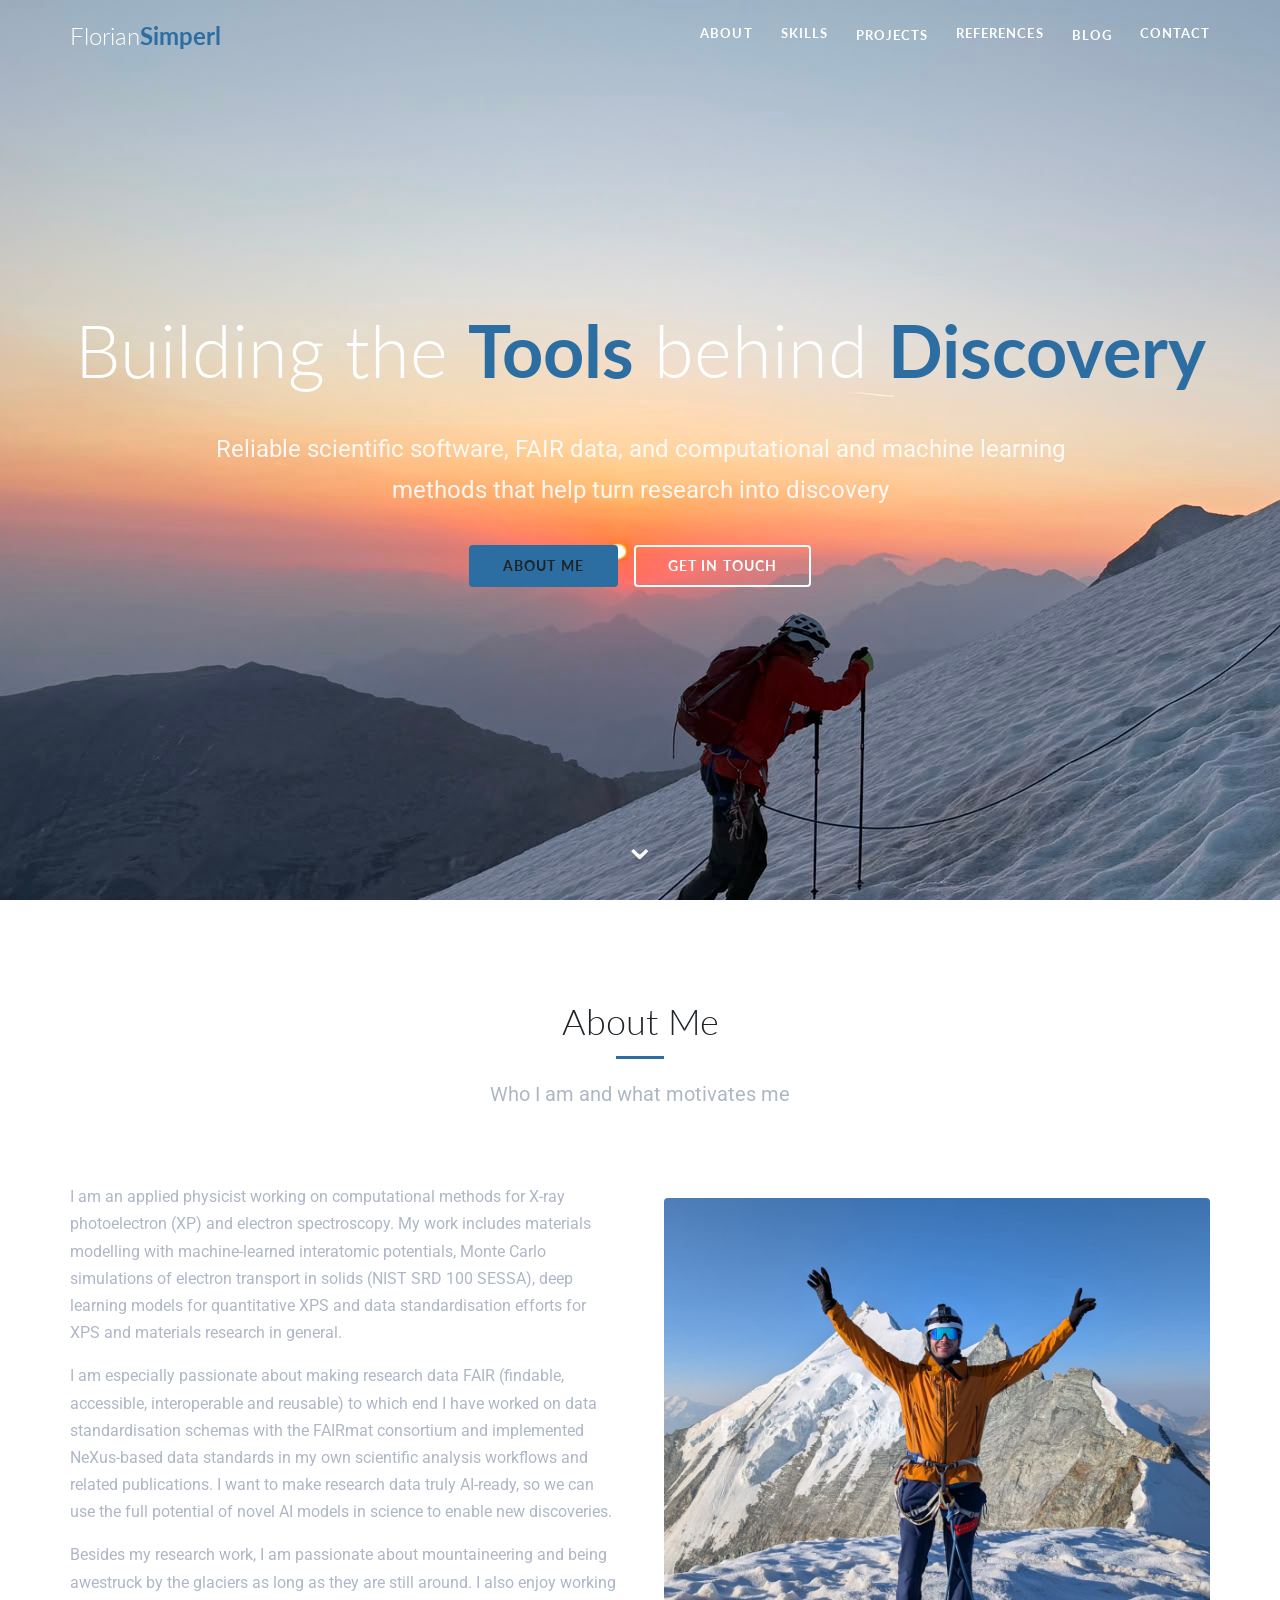
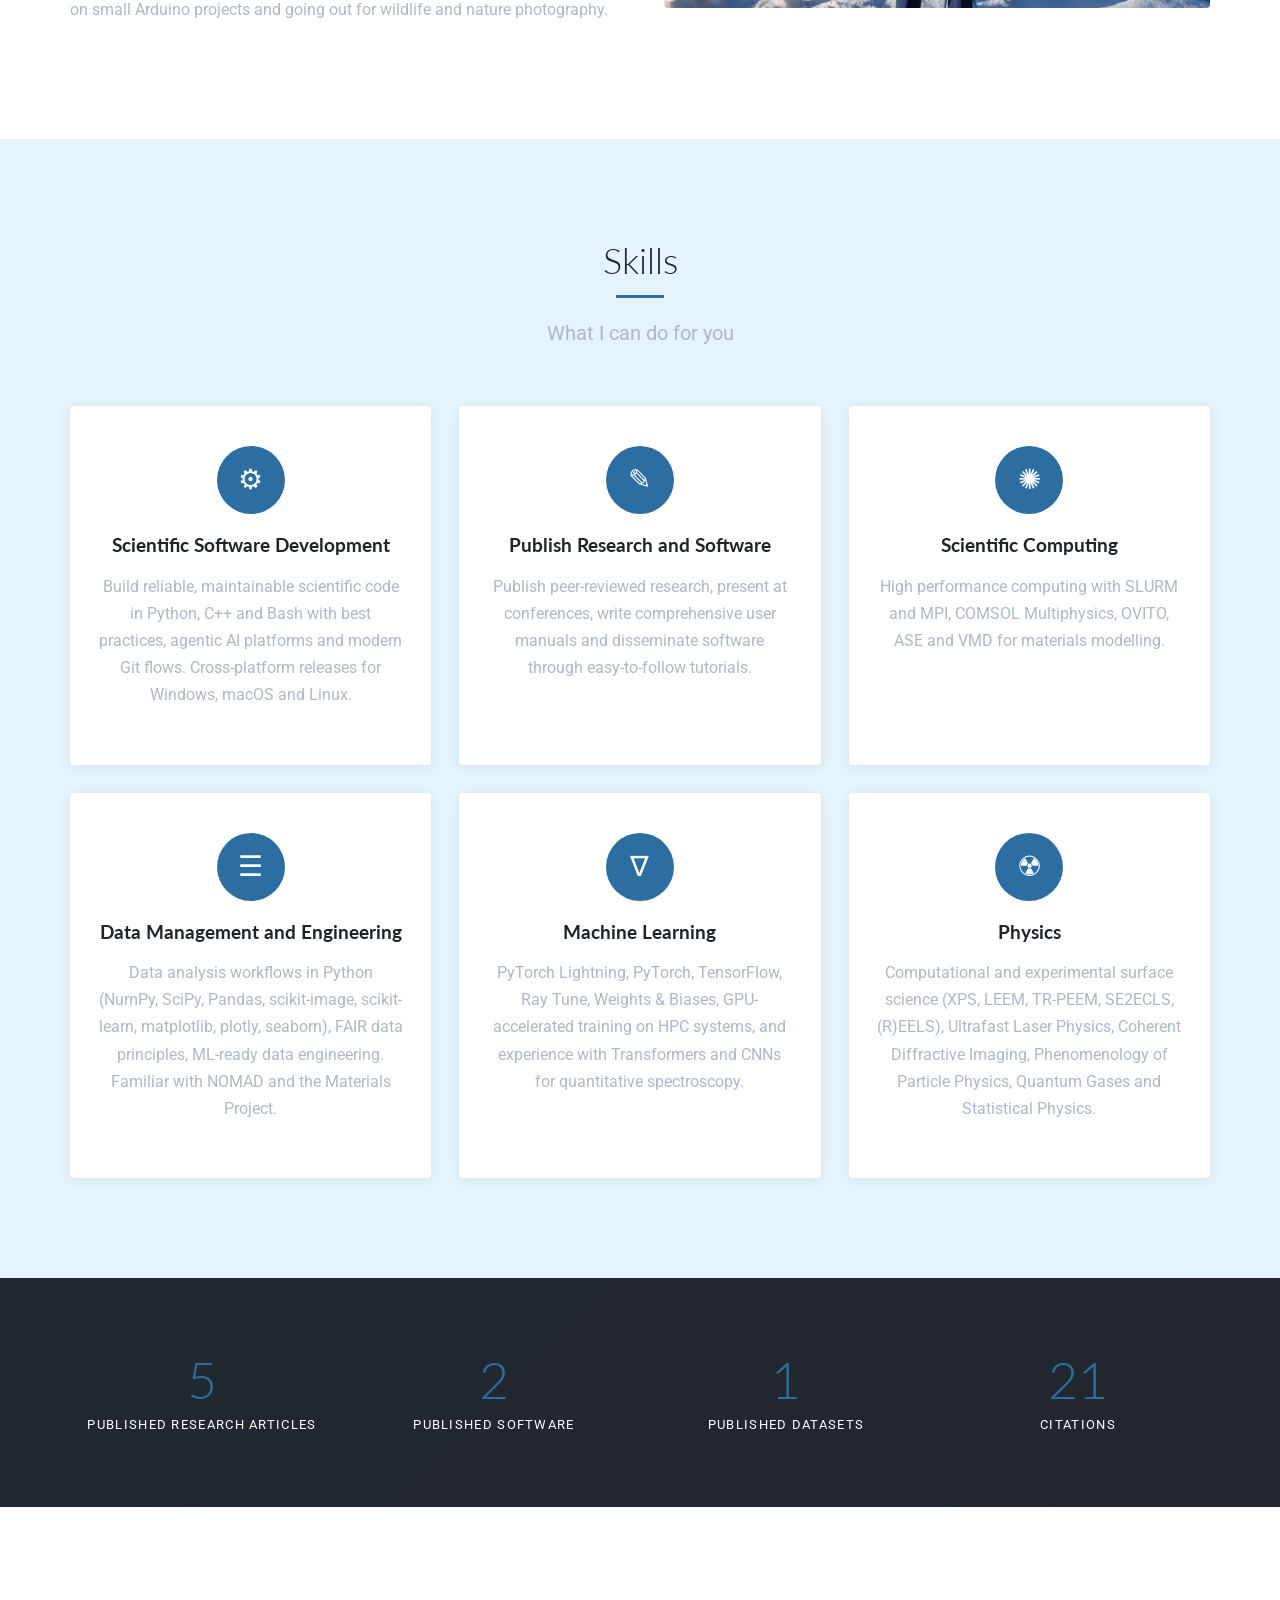
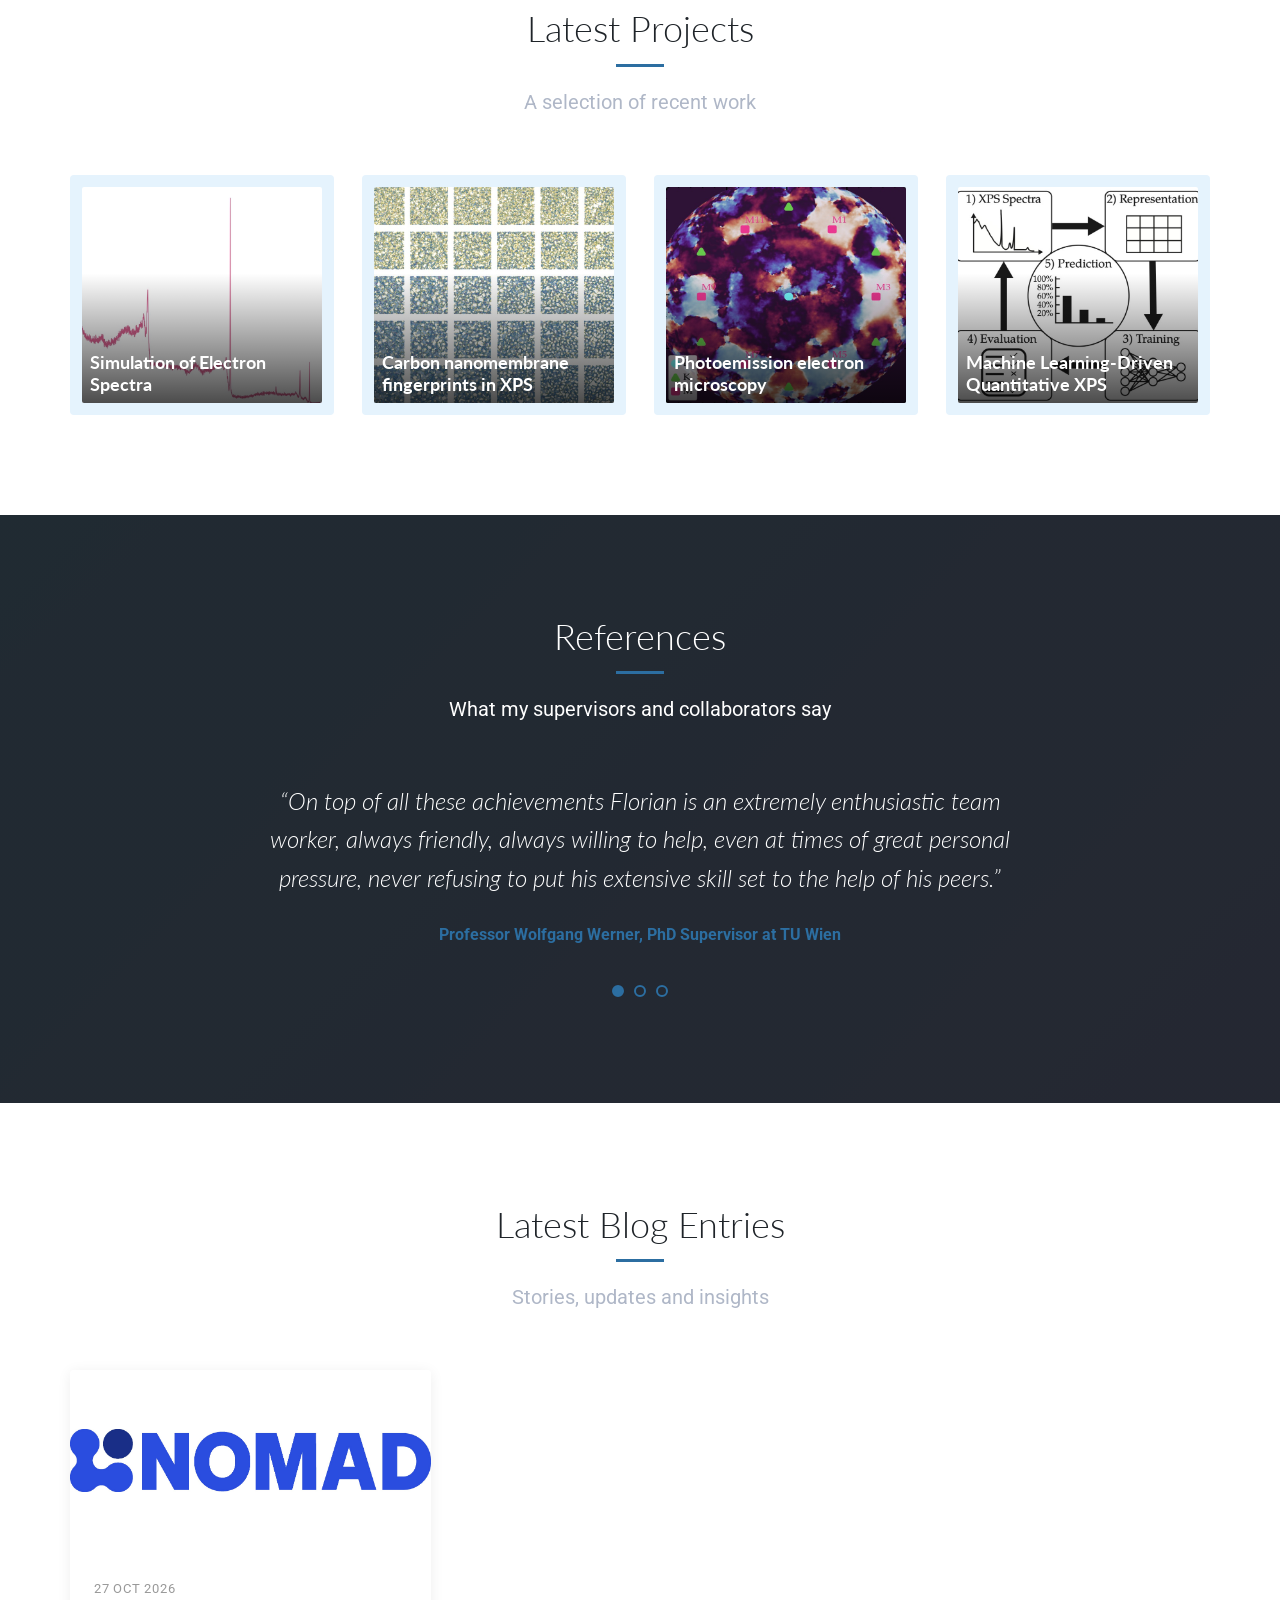
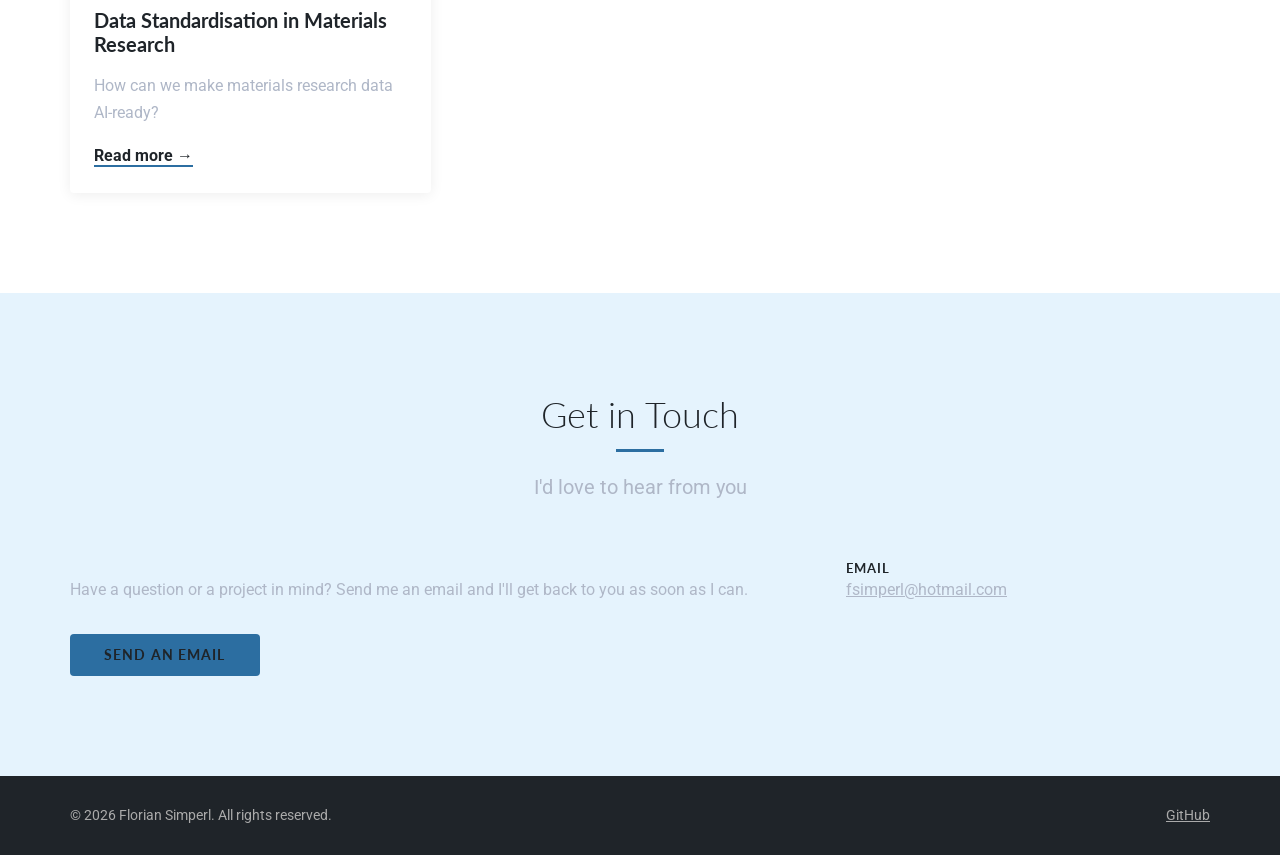
==== index.html @ da74b156 "create first entries to main page, add projects, add blogs, add personal information" ====
<!doctype html>
<html lang="en">
<head>
  <meta charset="utf-8">
  <meta name="viewport" content="width=device-width, initial-scale=1">
  <title>Florian Simperl</title>
  <meta name="description" content="Reliable scientific software, FAIR data, and computational and machine learning methods that help turn research into discovery">
  <link rel="preconnect" href="https://fonts.googleapis.com">
  <link rel="preconnect" href="https://fonts.gstatic.com" crossorigin>
  <link href="https://fonts.googleapis.com/css2?family=Lato:wght@300;400;700&family=Roboto:wght@400;500;700&display=swap" rel="stylesheet">
  <link rel="stylesheet" href="assets/css/style.css">
</head>
<body>

  <!-- Navigation -->
  <header class="nav" id="nav">
    <div class="container nav__inner">
      <a href="#top" class="nav__brand">Florian<span>Simperl</span></a>
      <button class="nav__toggle" aria-label="Toggle menu" aria-expanded="false">
        <span></span><span></span><span></span>
      </button>
      <nav class="nav__links" id="nav-links">
        <a href="#about">About</a>
        <a href="#skills">Skills</a>
        <a href="#projects">Projects</a>
        <a href="#references">References</a>
        <a href="#blog">Blog</a>
        <a href="#contact">Contact</a>
      </nav>
    </div>
  </header>

  <!-- Hero -->
  <section class="hero" id="top">
    <div class="container hero__content">
      <h1>Building the <em>Tools</em> behind <em>Discovery</em></h1>
      <p>Reliable scientific software, FAIR data, and computational and machine learning methods that help turn research into discovery</p>
      <a href="#about" class="btn btn--primary">About Me</a>
      <a href="#contact" class="btn btn--ghost">Get in touch</a>
    </div>
    <a href="#about" class="hero__scroll" aria-label="Scroll down">&#8964;</a>
  </section>

  <!-- About -->
  <section class="section" id="about">
    <div class="container">
      <div class="section__head">
        <h2>About Me</h2>
        <p>Who I am and what motivates me</p>
      </div>
      <div class="about">
        <div class="about__text">
          <p>I am an applied physicist working on computational methods for X-ray photoelectron (XP) and electron spectroscopy. My work includes materials modelling with machine-learned interatomic potentials, Monte Carlo simulations of electron transport in solids (NIST SRD 100 SESSA), deep learning models for quantitative XPS and data standardisation efforts for XPS and materials research in general. </p>
          <p>I am especially passionate about making research data FAIR (findable, accessible, interoperable and reusable) to which end I have worked on data standardisation schemas with the FAIRmat consortium and implemented NeXus-based data standards in my own scientific analysis workflows and related publications. I want to make research data truly AI-ready, so we can use the full potential of novel AI models in science to enable new discoveries.</p>
          <p>Besides my research work, I am passionate about mountaineering and being awestruck by the glaciers as long as they are still around. I also enjoy working on small Arduino projects and going out for wildlife and nature photography.</p>
          <!--<ul class="skills">
            <li><span>Design</span><div class="bar"><i data-value="90"></i></div></li>
            <li><span>Development</span><div class="bar"><i data-value="85"></i></div></li>
            <li><span>Marketing</span><div class="bar"><i data-value="70"></i></div></li>
          </ul>-->
        </div>
        <div class="about__image" role="img" aria-label="About image placeholder"></div>
      </div>
    </div>
  </section>

  <!-- Services -->
  <section class="section section--grey" id="skills">
    <div class="container">
      <div class="section__head">
        <h2>Skills</h2>
        <p>What I can do for you</p>
      </div>
      <div class="grid grid--3">
        <article class="card service"><div class="icon">&#9881;</div><h3>Scientific Software Development</h3><p>Build reliable, maintainable scientific code in Python, C++ and Bash with best practices, agentic AI platforms and modern Git flows. Cross-platform releases for Windows, macOS and Linux.</p></article>
        <article class="card service"><div class="icon">&#9998;</div><h3>Publish Research and Software</h3><p>Publish peer-reviewed research, present at conferences, write comprehensive user manuals and disseminate software through easy-to-follow tutorials.</p></article>
        <article class="card service"><div class="icon">&#10042;</div><h3>Scientific Computing</h3><p>High performance computing with SLURM and MPI, COMSOL Multiphysics, OVITO, ASE and VMD for materials modelling.</p></article>
        <article class="card service"><div class="icon">&#9776;</div><h3>Data Management and Engineering</h3><p>Data analysis workflows in Python (NumPy, SciPy, Pandas, scikit-image, scikit-learn, matplotlib, plotly, seaborn), FAIR data principles, ML-ready data engineering. Familiar with NOMAD and the Materials Project.</p></article>
        <article class="card service"><div class="icon">&#8711;</div><h3>Machine Learning</h3><p>PyTorch Lightning, PyTorch, TensorFlow, Ray Tune, Weights &amp; Biases, GPU-accelerated training on HPC systems, and experience with Transformers and CNNs for quantitative spectroscopy.</p></article>
        <article class="card service"><div class="icon">&#9762;</div><h3>Physics</h3><p>Computational and experimental surface science (XPS, LEEM, TR-PEEM, SE2ECLS, (R)EELS), Ultrafast Laser Physics, Coherent Diffractive Imaging, Phenomenology of Particle Physics, Quantum Gases and Statistical Physics.</p></article>
      </div>
    </div>
  </section>

  <!-- Counters -->
  <section class="counters">
    <div class="container grid grid--4">
      <div><strong data-count="6">0</strong><span>Published Research Articles</span></div>
      <div><strong data-count="3">0</strong><span>Published Software</span></div>
      <div><strong data-count="1">0</strong><span>Published Datasets</span></div>
      <div><strong data-count="25">0</strong><span>Citations</span></div>
    </div>
  </section>

  <!-- Projects -->
  <section class="section" id="projects">
    <div class="container">
      <div class="section__head">
        <h2>Latest Projects</h2>
        <p>A selection of recent work</p>
      </div>
      <div class="grid grid--4 projects">
        <a href="projects/electron-spectra-simulation.html" class="project" style="--h:200"><img src="assets/img/projects/example_spectrum.jpg" alt=""><span>Simulation of Electron Spectra</span></a>
        <a href="projects/cnm-xps.html" class="project" style="--h:260"><img src="assets/img/projects/cnm_structures.jpg" alt=""><span>Carbon nanomembrane fingerprints in XPS</span></a>
        <a href="projects/photoemission-electron-microscopy.html" class="project" style="--h:320"><img src="assets/img/projects/phase_map.jpg" alt=""><span>Photoemission electron microscopy</span></a>
        <a href="projects/ml-driven-xps.html" class="project" style="--h:160"><img src="assets/img/projects/ml_workflow.jpg" alt=""><span>Machine Learning-Driven Quantitative XPS</span></a>
        <!--<a href="#" class="project" style="--h:160"><span>Materials discovery pipeline </span></a>
        <a href="#" class="project" style="--h:30"><span>Project Five</span></a>
        <a href="#" class="project" style="--h:280"><span>Project Six</span></a>-->
      </div>
    </div>
  </section>

  <!-- Testimonials -->
  <section class="testimonials" id="references">
    <div class="container">
      <div class="section__head section__head--light">
        <h2>References</h2>
        <p>What my supervisors and collaborators say</p>
      </div>
      <div class="slider" id="slider">
        <blockquote class="slide is-active">
          <p>“On top of all these achievements Florian is an extremely enthusiastic team worker, always friendly, always willing to help, even at times of great personal pressure, never refusing to put his extensive skill set to the help of his peers.”</p>
          <cite>Professor Wolfgang Werner, PhD Supervisor at TU Wien</cite>
        </blockquote>
        <blockquote class="slide">
          <p>“Florian showed an impressive curiosity and motivation to learn more about the tasks he was assigned to. He then used this knowledge to suggest and implement his own ideas to improve current workflows and processes from which the company will highly benefit in the future.”</p>
          <cite>Dr. Jérôme Zemp, Senior R&D Engineer at MaxWell Biosystems AG</cite>
        </blockquote>
        <blockquote class="slide">
          <p>“I would also like to emphasise Florian's excellent interpersonal and organisational skills. He is an open, respectful, and highly constructive colleague, who listens carefully, asks thoughtful questions, and contributes positively to the work of the entire group.”</p>
          <cite>Dr. Alessandra Bellissimo, Collaborator at TU Wien and HUN-REN Wigner Research Centre for Physics</cite>
        </blockquote>
        <div class="slider__dots" id="dots"></div>
      </div>
    </div>
  </section>

  <!-- Blog -->
  <section class="section" id="blog">
    <div class="container">
      <div class="section__head">
        <h2>Latest Blog Entries</h2>
        <p>Stories, updates and insights</p>
      </div>
      <div class="grid grid--3 posts" data-latest="3">
        <article class="card post"><div class="post__img"></div><div class="post__body"><img src="assets/img/blog/nomad_logo.jpg" alt=""><time>27 Oct 2026</time><h3>Data Standardisation in Materials Research</h3><p>.</p><a href="blog/data-standardisation-in-materials-research.html">Read more &rarr;</a></div></article>
        <!--<article class="card post"><div class="post__img"></div><div class="post__body"><time>10 Oct 2026</time><h3>Materials Discovery Startups: What are they doing?</h3><p>A brief summary on how they work and what they do.</p><a href="#">Read more &rarr;</a></div></article>
        <article class="card post"><div class="post__img"></div><div class="post__body"><time>01 Oct 2026</time><h3>Five Design Tips</h3><p>Small changes that make a big difference to your website.</p><a href="#">Read more &rarr;</a></div></article>-->
      </div>
    </div>
  </section>

  <!-- Contact -->
  <section class="section section--grey" id="contact">
    <div class="container">
      <div class="section__head">
        <h2>Get in Touch</h2>
        <p>I'd love to hear from you</p>
      </div>
      <div class="contact">
        <div class="form">
          <p>Have a question or a project in mind? Send me an email and I'll get back to you as soon as I can.</p>
          <a href="mailto:fsimperl@hotmail.com" class="btn btn--primary">Send an email</a>
        </div>
        <ul class="contact__info">
          <li><strong>Email</strong><a href="mailto:fsimperl@hotmail.com">fsimperl@hotmail.com</a></li>
        </ul>
      </div>
    </div>
  </section>

  <footer class="footer">
    <div class="container footer__inner">
      <span>&copy; <span id="year"></span> Florian Simperl. All rights reserved.</span>
      <span class="social"><a href="https://github.com/floriansimperl">GitHub</a></span>
    </div>
  </footer>

  <script src="assets/js/projects.js"></script>
  <script src="assets/js/blog.js"></script>
  <script src="assets/js/main.js"></script>
</body>
</html>
---- assets/css/style.css ----
:root {
  --accent: #2c6ea1;
  --dark: #1f2429;
  --text: #afb7c7;
  --grey: #e5f3fd;
  --white: #fff;
  --radius: 4px;
}

*, *::before, *::after { box-sizing: border-box; }
html { scroll-behavior: smooth; scroll-padding-top: 70px; }
body {
  margin: 0;
  font: 400 16px/1.7 "Roboto", sans-serif;
  color: var(--text);
  background: var(--white);
}
h1, h2, h3 { font-family: "Lato", sans-serif; color: var(--dark); line-height: 1.2; margin: 0 0 .5em; }
a { color: inherit; }
img { max-width: 100%; }
.container { width: min(1140px, 100% - 32px); margin-inline: auto; }

/* Buttons */
.btn {
  display: inline-block; padding: 12px 32px; margin: 6px;
  font: 700 14px/1 "Lato", sans-serif; letter-spacing: .08em; text-transform: uppercase;
  text-decoration: none; border: 2px solid transparent; border-radius: var(--radius);
  cursor: pointer; transition: .2s;
}
.btn--primary { background: var(--accent); color: var(--dark); }
.btn--primary:hover { background: var(--dark); color: var(--accent); }
.btn--ghost { border-color: var(--white); color: var(--white); }
.btn--ghost:hover { background: var(--white); color: var(--dark); }

/* Navigation */
.nav { position: fixed; inset: 0 0 auto 0; z-index: 100; transition: .3s; }
.nav.is-solid { background: var(--dark); box-shadow: 0 2px 12px rgba(0,0,0,.25); }
.nav__inner { display: flex; align-items: center; justify-content: space-between; height: 70px; }
.nav__brand { font: 300 24px "Lato", sans-serif; color: var(--white); text-decoration: none; }
.nav__brand span { font-weight: 700; color: var(--accent); }
.nav__links { display: flex; gap: 28px; }
.nav__links a {
  color: var(--white); text-decoration: none; font: 700 13px "Lato", sans-serif;
  letter-spacing: .08em; text-transform: uppercase; padding: 4px 0; border-bottom: 2px solid transparent;
}
.nav__links a:hover, .nav__links a.is-active { border-color: var(--accent); }
.nav__dropdown { position: relative; padding: 24px 0; margin: -24px 0; }
.nav__menu {
  position: absolute; top: 100%; left: -16px; min-width: 300px; margin: 0; padding: 8px 0; list-style: none;
  background: var(--dark); border-radius: var(--radius); box-shadow: 0 8px 24px rgba(0,0,0,.3);
  opacity: 0; visibility: hidden; translate: 0 6px; transition: .2s;
}
.nav__dropdown:hover .nav__menu, .nav__dropdown:focus-within .nav__menu { opacity: 1; visibility: visible; translate: 0 0; }
.nav__links .nav__menu a { display: block; padding: 10px 16px; border: 0; font-weight: 400; font-size: 14px; letter-spacing: 0; text-transform: none; }
.nav__links .nav__menu a:hover { color: var(--accent); }
.nav__toggle { display: none; background: none; border: 0; padding: 8px; cursor: pointer; }
.nav__toggle span { display: block; width: 24px; height: 2px; margin: 5px 0; background: var(--white); }

/* Hero */
.hero {
  position: relative; display: grid; place-items: center; min-height: 100vh; text-align: center; color: var(--white);
  background-image: url(../img/cover_image.jpeg);
  /* Swap for a photo: url("../img/hero.jpg") center/cover */
}
.hero h1 { color: var(--white); font-size: clamp(36px, 7vw, 72px); font-weight: 300; }
.hero h1 em { font-style: normal; font-weight: 700; color: var(--accent); }
.hero p { font-size: 24px; max-width: 860px; margin: 0 auto 28px; opacity: .9; }
.hero__scroll { position: absolute; bottom: 20px; left: 50%; translate: -50% 0; font-size: 40px; color: var(--white); text-decoration: none; animation: bounce 2s infinite; }
@keyframes bounce { 50% { translate: -50% 10px; } }

/* Sections */
.section { padding: 100px 0; }
.section--grey { background: var(--grey); }
.section__head { text-align: center; margin-bottom: 56px; }
.section__head h2 { font-size: 36px; font-weight: 300; position: relative; padding-bottom: 16px; }
.section__head h2::after { content: ""; position: absolute; left: 50%; bottom: 0; width: 48px; height: 3px; translate: -50% 0; background: var(--accent); }
.section__head p { margin: 0; font-size: 20px; }
.section__head--light h2, .section__head--light p { color: var(--white); }

.grid { display: grid; gap: 28px; }
.grid--3 { grid-template-columns: repeat(3, 1fr); }
.grid--4 { grid-template-columns: repeat(4, 1fr); }

.card { background: var(--white); border-radius: var(--radius); box-shadow: 0 2px 14px rgba(0,0,0,.07); transition: .25s; }
.card:hover { translate: 0 -4px; box-shadow: 0 8px 24px rgba(0,0,0,.12); }

/* About */
.about { display: grid; grid-template-columns: 1fr 1fr; gap: 48px; align-items: center; }
.about__image { aspect-ratio: 4/3; background: url(../img/profile_picture.jpeg) center / cover no-repeat; border-radius: var(--radius); }
/*.skills { list-style: none; padding: 0; margin: 28px 0 0; }
.skills li { margin-bottom: 14px; font: 700 13px "Lato", sans-serif; text-transform: uppercase; letter-spacing: .06em; color: var(--dark); }
.bar { height: 6px; margin-top: 6px; background: #e4e6e8; border-radius: 3px; overflow: hidden; }
.bar i { display: block; height: 100%; width: 0; background: var(--accent); transition: width 1.2s ease; }*/

/* Services */
.service { padding: 40px 28px; text-align: center; }
.service .icon { display: grid; place-items: center; width: 68px; height: 68px; margin: 0 auto 20px; font-size: 28px; color: var(--white); background: var(--accent); border-radius: 50%; }

/* Counters */
.counters { padding: 70px 0; text-align: center; color: var(--white); background: linear-gradient(rgba(31,36,41,.92), rgba(31,36,41,.92)), linear-gradient(135deg, #2b5876, #4e4376); }
.counters strong { display: block; font: 300 52px "Lato", sans-serif; color: var(--accent); }
.counters span { text-transform: uppercase; letter-spacing: .1em; font-size: 13px; }

/* Projects */
.project {
  display: grid; place-items: end start; min-height: 240px; padding: 20px; border-radius: var(--radius);
  color: var(--white); text-decoration: none; font: 700 18px "Lato", sans-serif; overflow: hidden;
  position: relative;
  background: linear-gradient(135deg, hsl(calc(var(--h) * 1deg) 45% 40%), hsl(calc(var(--h) * 1deg + 50deg) 45% 30%));
  transition: transform .3s;
}
.project { --frame: 12px; }
.project img { position: absolute; inset: var(--frame); width: calc(100% - 2 * var(--frame)); height: calc(100% - 2 * var(--frame)); object-fit: cover; background: var(--white); border-radius: calc(var(--radius) / 2); }
.project::after { content: ""; position: absolute; inset: var(--frame); border-radius: calc(var(--radius) / 2); background: linear-gradient(to top,  rgba(0,0,0,.7), transparent 60%); }
.project span { position: relative; z-index: 1; }
.project:hover { transform: scale(1.03); }
.project[hidden] { display: none; }
.project:has(img) { background: var(--grey); }
.grid__more { margin-top: 32px; text-align: center; }

/* Project detail page */
.page-head { padding: 140px 0 60px; text-align: center; color: var(--white); background: linear-gradient(rgba(20,24,28,.7), rgba(20,24,28,.8)), linear-gradient(135deg, #2b5876, #4e4376); }
.page-head h1 { color: var(--white); font-size: clamp(28px, 5vw, 48px); font-weight: 300; }
.page-head p { margin: 0; font-size: 20px; opacity: .9; }
.article { max-width: 760px; margin: 0 auto; font-size: 18px; }
.article__lead { font-size: 22px; font-weight: 300; color: var(--dark); }
.article h2 { margin-top: 1.6em; font-size: 28px; font-weight: 300; }
.article figure { margin: 32px 0; }
.article figure img, .article figure .placeholder { display: block; width: 100%; border-radius: var(--radius); }
.article figure .placeholder { aspect-ratio: 16/9; background: linear-gradient(135deg, #2b5876, #4e4376); }
.article figcaption { margin-top: 8px; font-size: 14px; color: #888; }
.refs { font-size: 15px; }
.refs li:target { background: rgba(241, 210, 4, .25); }
.back { display: inline-block; margin-bottom: 32px; font-weight: 700; color: var(--dark); text-decoration: none; border-bottom: 2px solid var(--accent); }
.detail { display: grid; grid-template-columns: 2fr 1fr; gap: 48px; align-items: start; }
.detail h2 { margin-top: 1.4em; font-size: 28px; font-weight: 300; }
.detail h2:first-child { margin-top: 0; }
.facts { margin: 0; padding: 28px; list-style: none; background: var(--grey); border-radius: var(--radius); }
.facts li { margin-bottom: 16px; }
.facts li:last-child { margin-bottom: 0; }
.facts strong { display: block; font: 700 13px "Lato", sans-serif; text-transform: uppercase; letter-spacing: .08em; color: var(--dark); }
.gallery { display: grid; grid-template-columns: repeat(2, 1fr); gap: 20px; margin: 0 0 20px; }
.gallery figure { margin: 0; }
.gallery img, .gallery .placeholder { display: block; width: 100%; aspect-ratio: 4/3; object-fit: cover; border-radius: var(--radius); }
.gallery .placeholder { background: linear-gradient(135deg, #2b5876, #4e4376); }
.gallery figcaption { margin-top: 8px; font-size: 14px; color: #888; }
.gallery .wide { grid-column: 1 / -1; }

/* Testimonials */
.testimonials { padding: 100px 0; background: linear-gradient(rgba(31,36,41,.88), rgba(31,36,41,.88)), linear-gradient(135deg, #2b5876, #4e4376); }
.slider { position: relative; max-width: 760px; margin: 0 auto; text-align: center; color: var(--white); }
.slide { display: none; margin: 0; }
.slide.is-active { display: block; animation: fade 0.9s; }
.slide p { font: 300 24px/1.6 "Lato", sans-serif; font-style: italic; }
.slide cite { color: var(--accent); font-style: normal; font-weight: 700; }
.slider__dots { margin-top: 28px; }
.slider__dots button { width: 12px; height: 12px; margin: 0 5px; padding: 0; border: 2px solid var(--accent); border-radius: 50%; background: none; cursor: pointer; }
.slider__dots button.is-active { background: var(--accent); }
@keyframes fade { from { opacity: 0; } }

/* News */
.post { overflow: hidden; }
.post__img { height: 180px; background: linear-gradient(135deg, #2b5876, #4e4376); }
.post__body { padding: 24px; }
.post time { font-size: 13px; color: #999; text-transform: uppercase; letter-spacing: .06em; }
.post h3 { margin: 6px 0 10px; font-size: 20px; }
.post a { font-weight: 700; color: var(--dark); text-decoration: none; border-bottom: 2px solid var(--accent); }

/* Contact */
.contact { display: grid; grid-template-columns: 2fr 1fr; gap: 48px; }
.form { display: grid; gap: 14px; justify-items: start; }
.form input, .form textarea {
  width: 100%; padding: 14px 16px; font: inherit; color: var(--dark);
  background: var(--white); border: 1px solid #d9dcdf; border-radius: var(--radius);
}
.form input:focus, .form textarea:focus { outline: 2px solid var(--accent); border-color: transparent; }
.form .btn { margin: 0; }
.contact__info { list-style: none; margin: 0; padding: 0; }
.contact__info li { margin-bottom: 20px; }
.contact__info strong { display: block; font: 700 13px "Lato", sans-serif; text-transform: uppercase; letter-spacing: .08em; color: var(--dark); }

/* Footer */
.footer { padding: 28px 0; font-size: 14px; color: #aaa; background: var(--dark); }
.footer__inner { display: flex; justify-content: space-between; flex-wrap: wrap; gap: 8px; }
.footer a:hover { color: var(--accent); }

/* Responsive */
@media (max-width: 900px) {
  .grid--3, .grid--4 { grid-template-columns: repeat(2, 1fr); }
  .about, .contact, .detail { grid-template-columns: 1fr; }
}
@media (max-width: 768px) {
  .nav__toggle { display: block; }
  .nav__links {
    position: absolute; top: 70px; left: 0; right: 0; flex-direction: column; gap: 0;
    background: var(--dark); max-height: 0; overflow: hidden; transition: max-height .3s;
  }
  .nav__links.is-open { max-height: 720px; }
  .nav__links a { padding: 14px 16px; border: 0; }
  .nav__dropdown { padding: 0; margin: 0; }
  .nav__menu { position: static; min-width: 0; padding: 0; background: transparent; box-shadow: none; opacity: 1; visibility: visible; translate: none; }
  .nav__links .nav__menu a { padding: 10px 16px 10px 32px; }
  .section, .testimonials { padding: 70px 0; }
}
@media (max-width: 560px) {
  .grid--3, .grid--4 { grid-template-columns: 1fr; }
}
@media (prefers-reduced-motion: reduce) {
  html { scroll-behavior: auto; }
  *, *::before, *::after { animation: none !important; transition: none !important; }
}
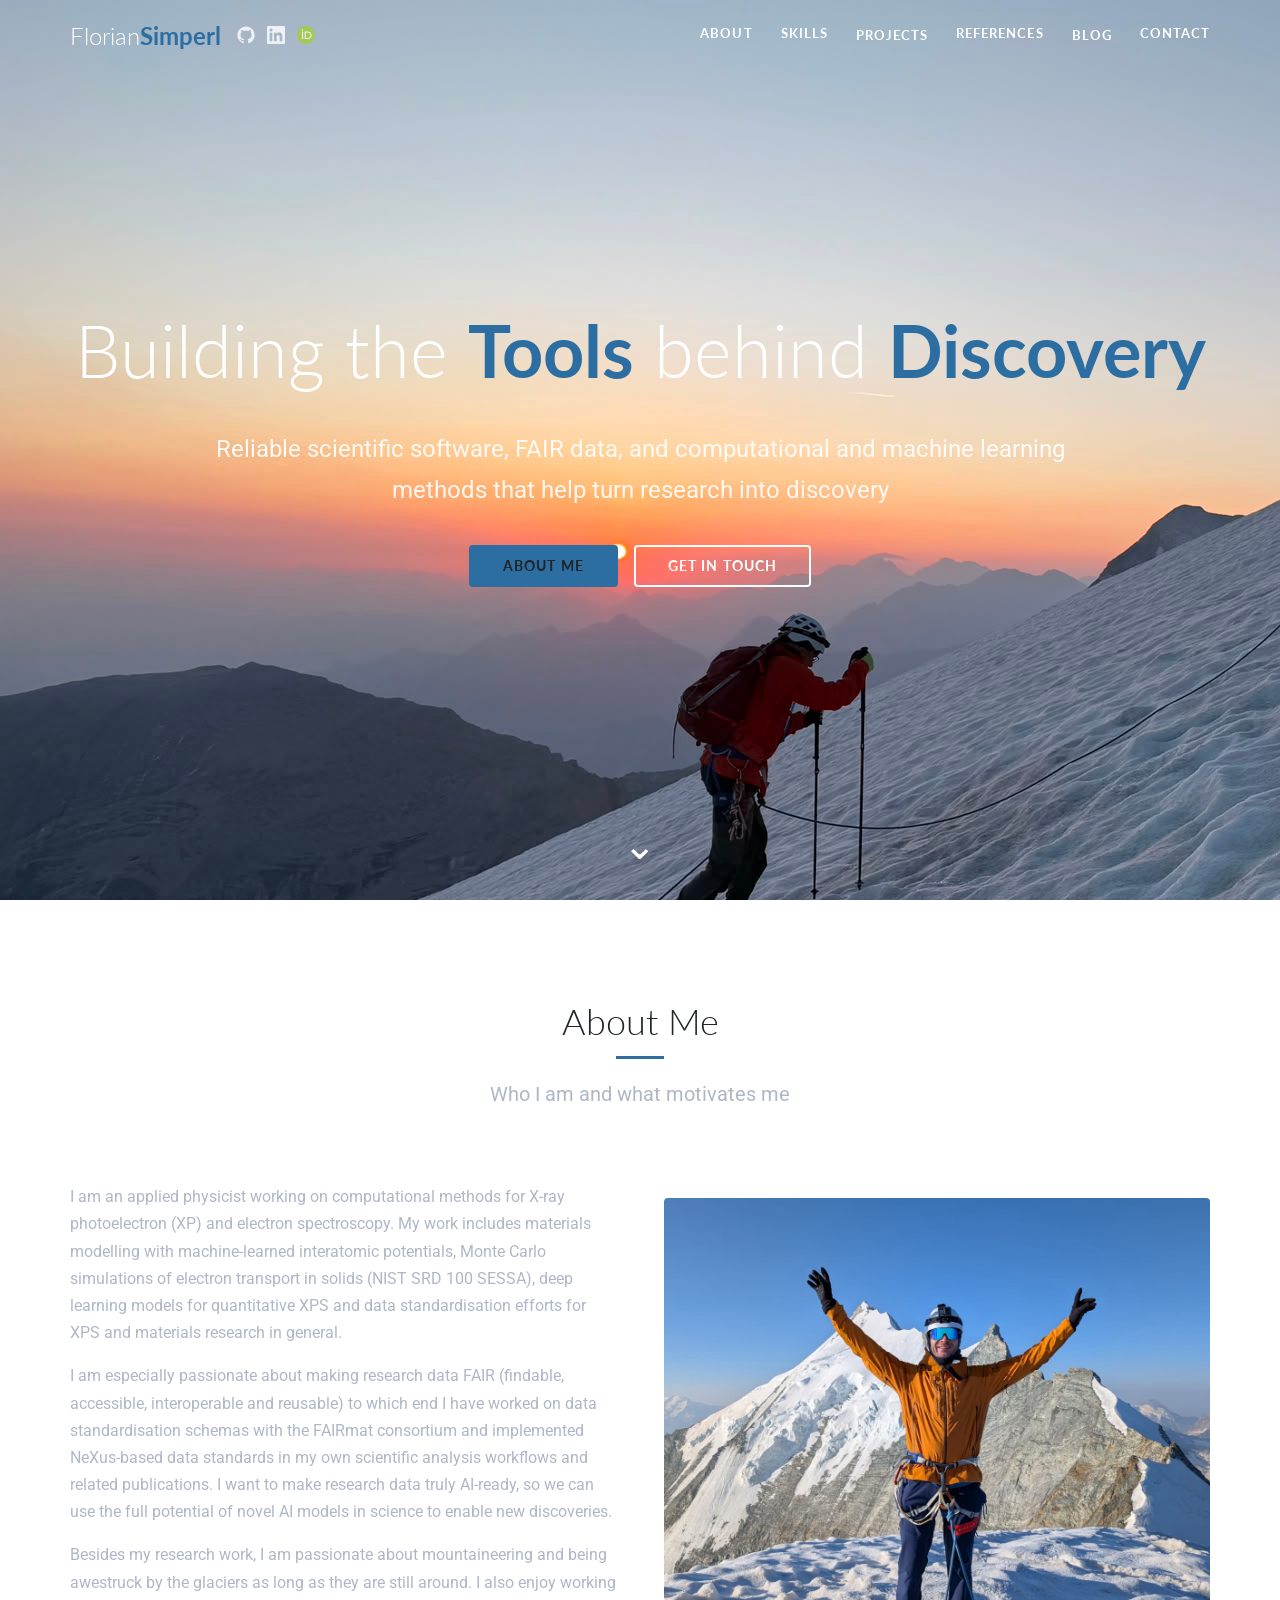
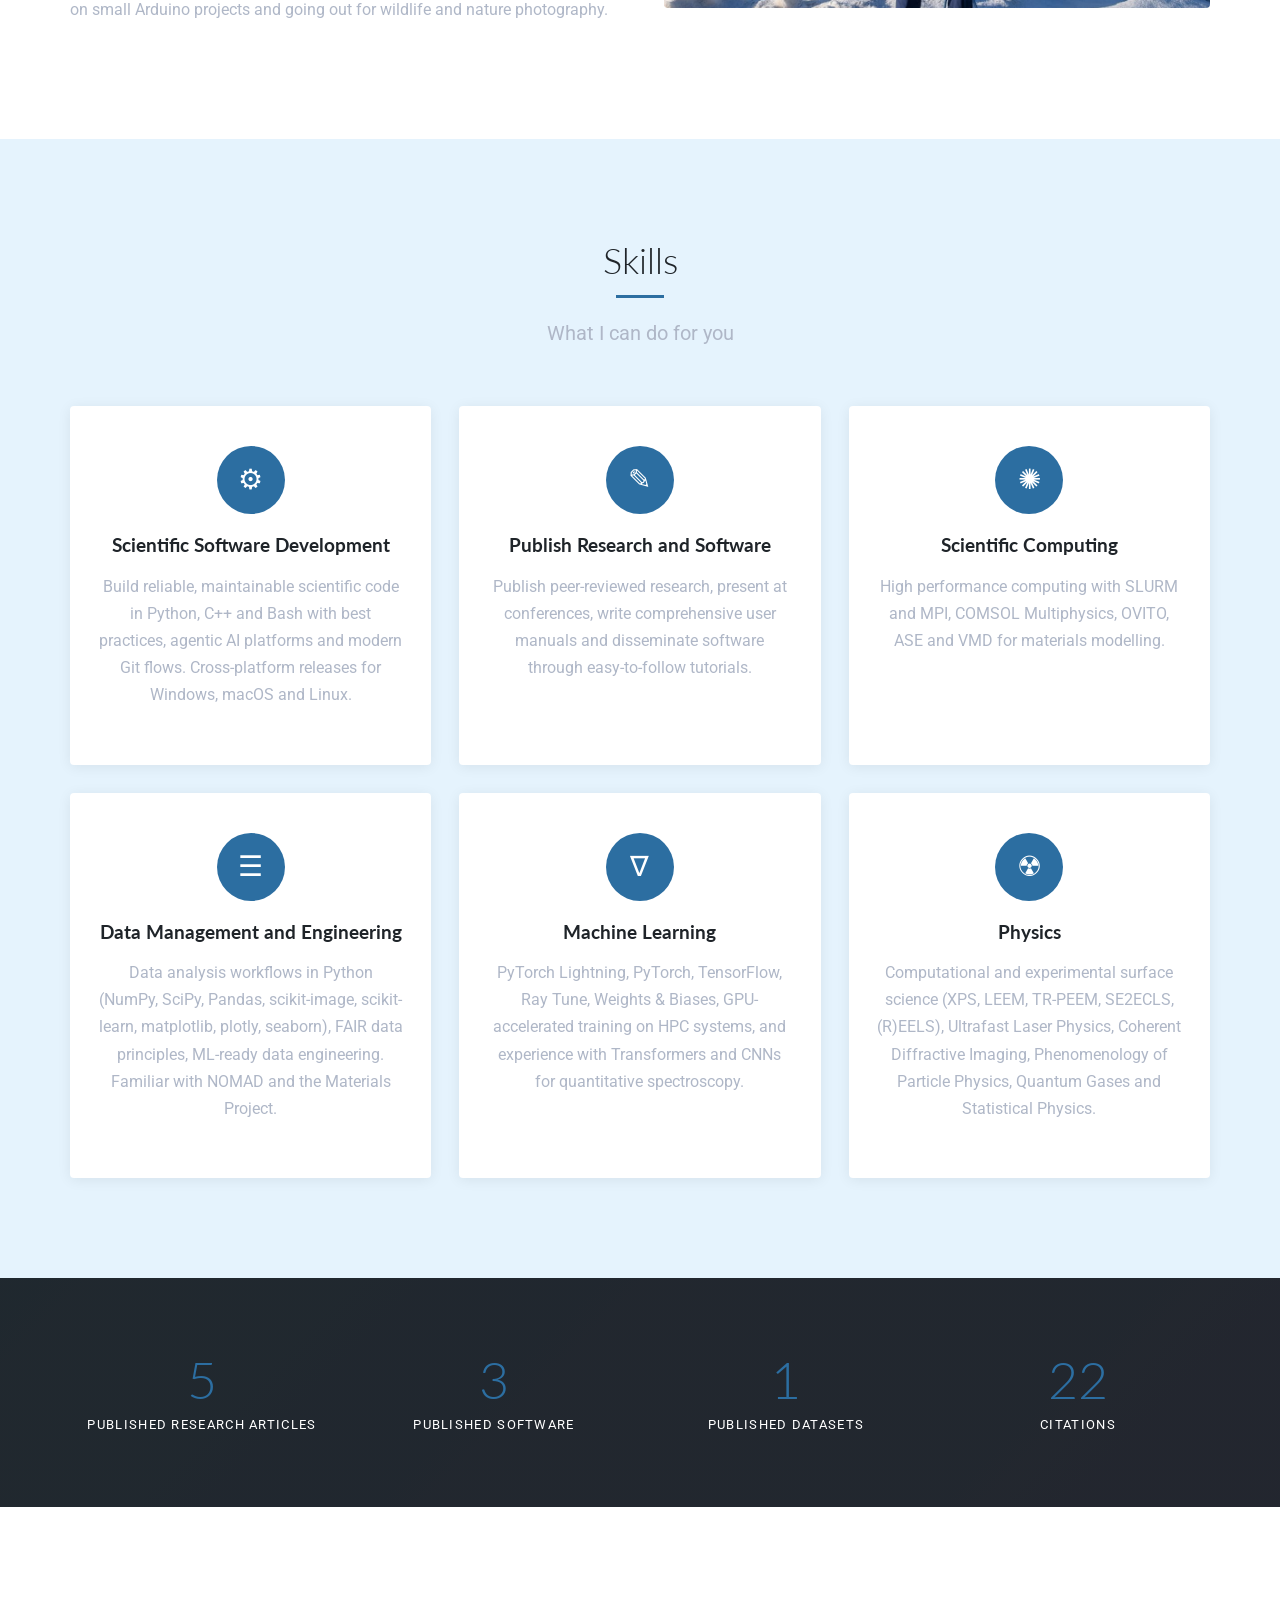
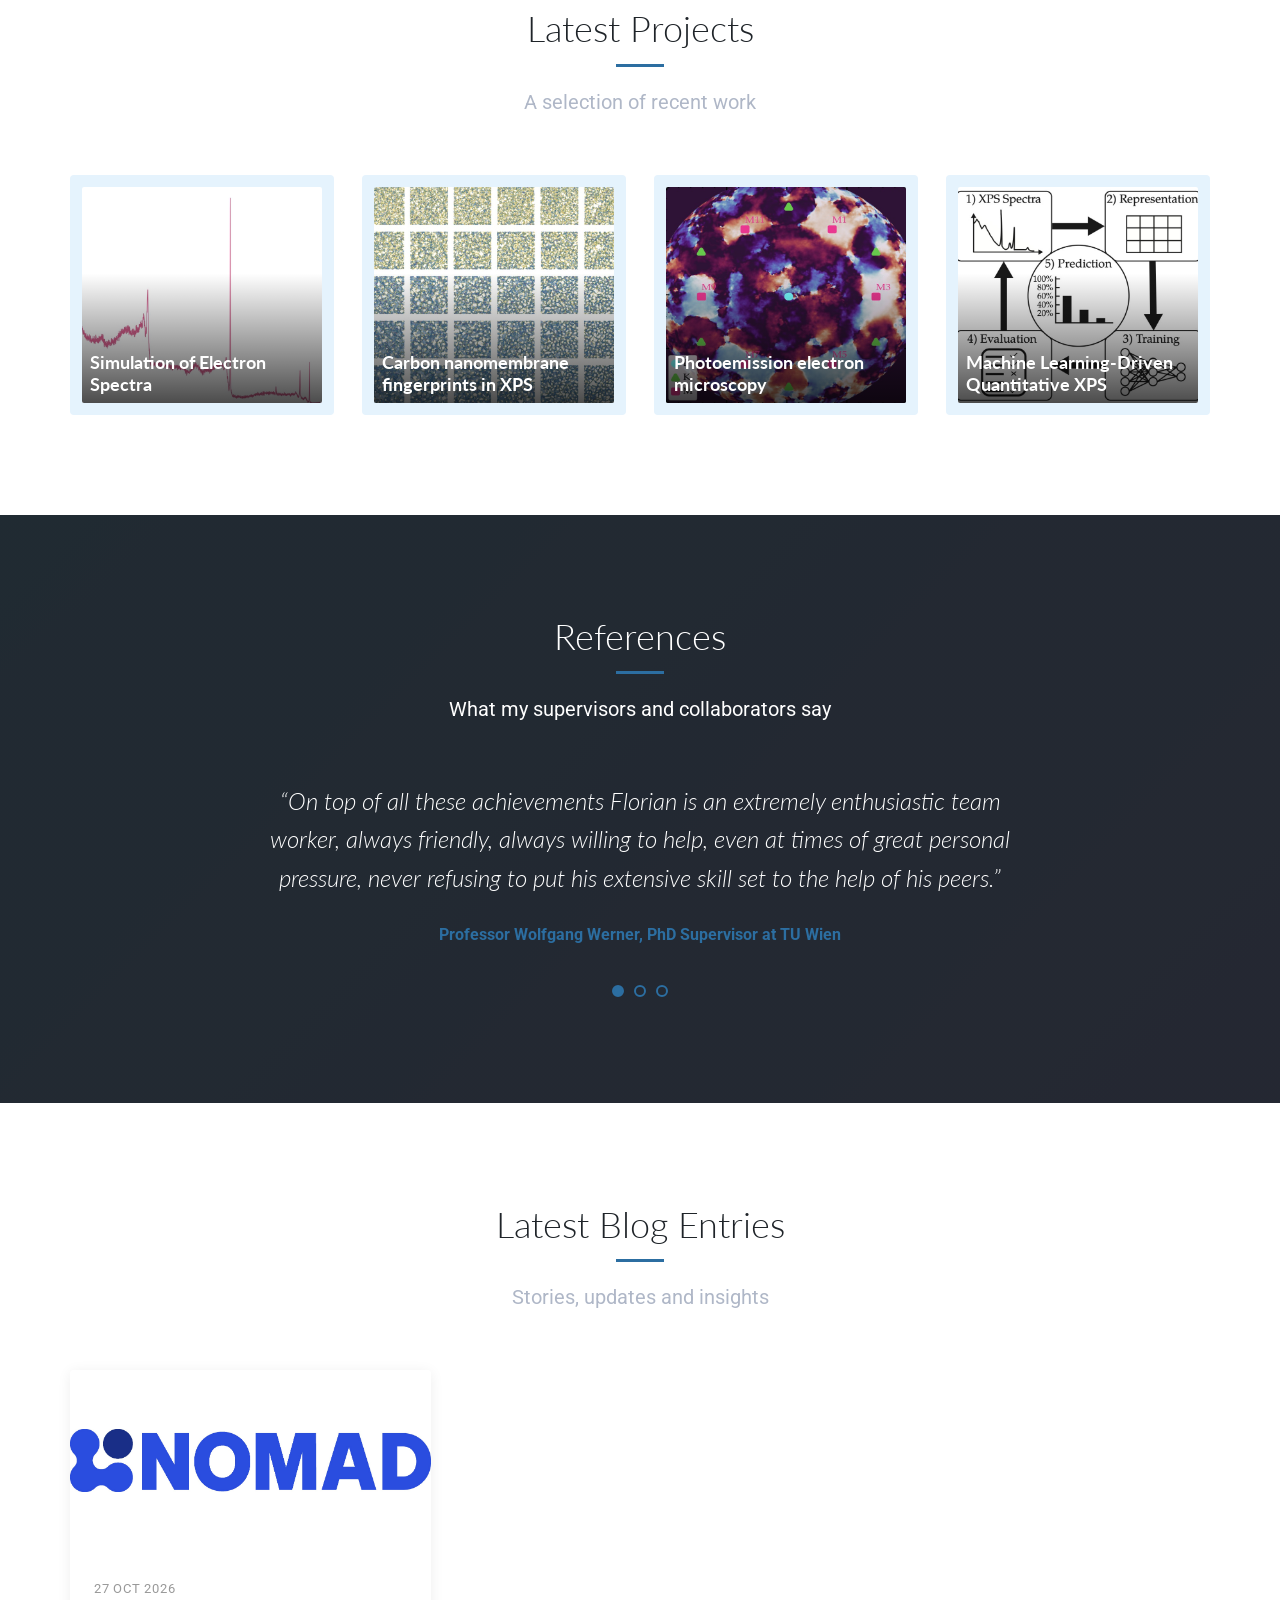
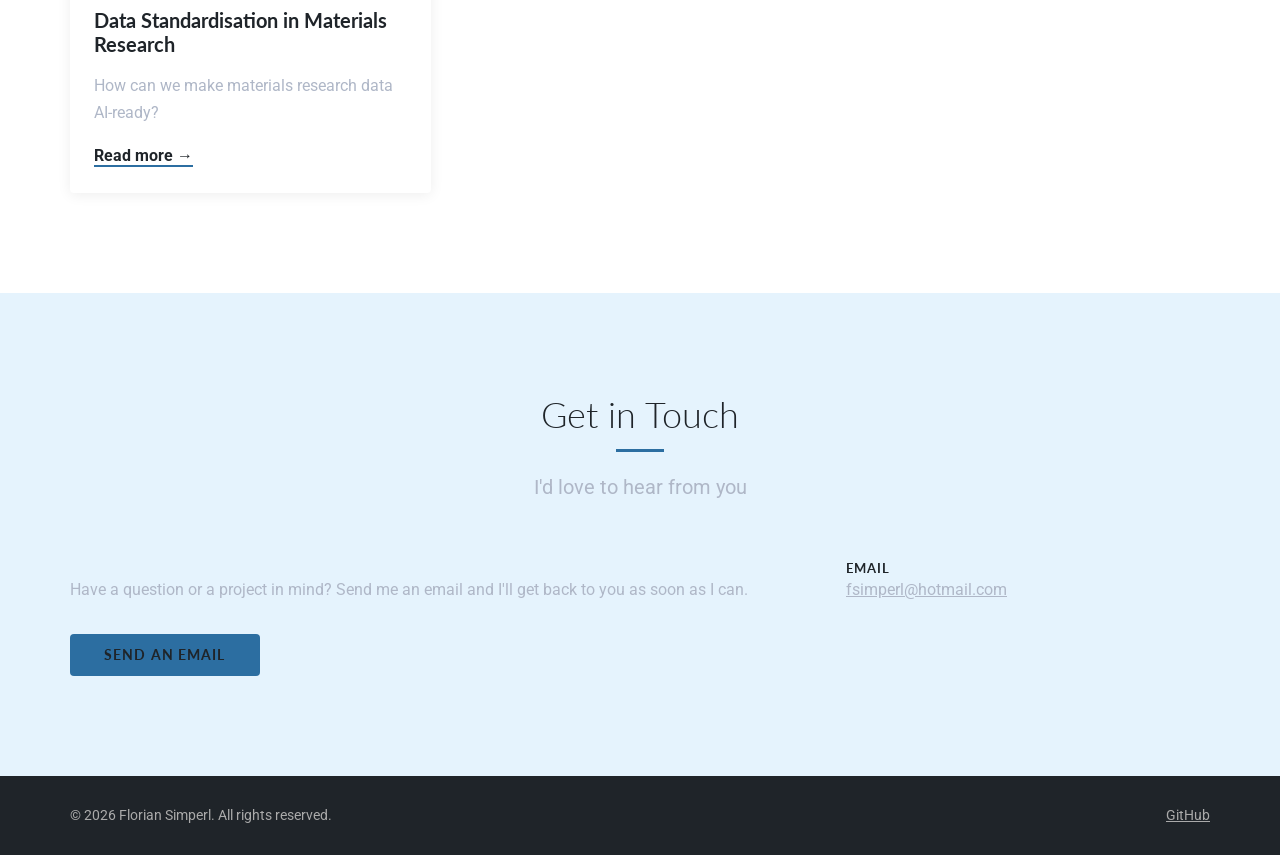
==== commit 210e4cab: "Add likedin, github and orcid symbol" ====
--- a/index.html
+++ b/index.html
@@ -15,7 +15,14 @@
   <!-- Navigation -->
   <header class="nav" id="nav">
     <div class="container nav__inner">
-      <a href="#top" class="nav__brand">Florian<span>Simperl</span></a>
+      <div class="nav__id">
+        <a href="#top" class="nav__brand">Florian<span>Simperl</span></a>
+        <span class="nav__social">
+          <a href="https://github.com/floriansimperl" aria-label="GitHub" title="GitHub" target="_blank" rel="noopener"><svg viewBox="0 0 24 24" width="18" height="18" fill="currentColor" aria-hidden="true"><path d="M12 .5C5.65.5.5 5.65.5 12c0 5.08 3.29 9.39 7.86 10.91.58.1.79-.25.79-.56v-2c-3.2.7-3.87-1.36-3.87-1.36-.52-1.33-1.28-1.69-1.28-1.69-1.05-.71.08-.7.08-.7 1.15.08 1.76 1.19 1.76 1.19 1.03 1.76 2.69 1.25 3.35.96.1-.75.4-1.25.73-1.54-2.55-.29-5.24-1.28-5.24-5.69 0-1.26.45-2.28 1.19-3.09-.12-.29-.52-1.46.11-3.05 0 0 .97-.31 3.17 1.18a11 11 0 0 1 5.78 0c2.2-1.49 3.17-1.18 3.17-1.18.63 1.59.23 2.76.11 3.05.74.81 1.19 1.83 1.19 3.09 0 4.42-2.69 5.39-5.25 5.68.41.36.78 1.06.78 2.14v3.17c0 .31.21.67.8.56A11.5 11.5 0 0 0 23.5 12C23.5 5.65 18.35.5 12 .5z"/></svg></a>
+          <a href="http://linkedin.com/in/florian-simperl" aria-label="LinkedIn" title="LinkedIn" target="_blank" rel="noopener"><svg viewBox="0 0 24 24" width="18" height="18" fill="currentColor" aria-hidden="true"><path d="M20.45 20.45h-3.56v-5.57c0-1.33-.03-3.04-1.85-3.04-1.86 0-2.14 1.45-2.14 2.94v5.67H9.34V9h3.41v1.56h.05c.48-.9 1.64-1.85 3.37-1.85 3.6 0 4.27 2.37 4.27 5.46v6.28zM5.34 7.43a2.06 2.06 0 1 1 0-4.12 2.06 2.06 0 0 1 0 4.12zM7.12 20.45H3.56V9h3.56v11.45zM22.22 0H1.77C.79 0 0 .77 0 1.73v20.54C0 23.23.79 24 1.77 24h20.45c.98 0 1.78-.77 1.78-1.73V1.73C24 .77 23.2 0 22.22 0z"/></svg></a>
+          <a href="https://orcid.org/0009-0006-1935-103X" aria-label="ORCID" title="ORCID" target="_blank" rel="noopener"><svg viewBox="0 0 256 256" width="18" height="18" aria-hidden="true"><path fill="#A6CE39" d="M256 128c0 70.7-57.3 128-128 128S0 198.7 0 128 57.3 0 128 0s128 57.3 128 128z"/><path fill="#fff" d="M86.3 186.2H70.9V79.1h15.4v107.1zM108.9 79.1h41.6c39.6 0 57 28.3 57 53.6 0 27.5-21.5 53.6-56.8 53.6h-41.8V79.1zm15.4 93.3h24.5c34.9 0 42.9-26.5 42.9-39.7 0-21.5-13.7-39.7-43.7-39.7h-23.7v79.4zM88.7 56.8c0 5.5-4.5 10.1-10.1 10.1s-10.1-4.6-10.1-10.1c0-5.6 4.5-10.1 10.1-10.1s10.1 4.6 10.1 10.1z"/></svg></a>
+        </span>
+      </div>
       <button class="nav__toggle" aria-label="Toggle menu" aria-expanded="false">
         <span></span><span></span><span></span>
       </button>
--- a/assets/css/style.css
+++ b/assets/css/style.css
@@ -38,6 +38,10 @@
 .nav__inner { display: flex; align-items: center; justify-content: space-between; height: 70px; }
 .nav__brand { font: 300 24px "Lato", sans-serif; color: var(--white); text-decoration: none; }
 .nav__brand span { font-weight: 700; color: var(--accent); }
+.nav__id { display: flex; align-items: center; gap: 16px; }
+.nav__social { display: inline-flex; gap: 12px; }
+.nav__social a { display: inline-flex; color: var(--white); opacity: .8; transition: opacity .2s; }
+.nav__social a:hover { opacity: 1; }
 .nav__links { display: flex; gap: 28px; }
 .nav__links a {
   color: var(--white); text-decoration: none; font: 700 13px "Lato", sans-serif;
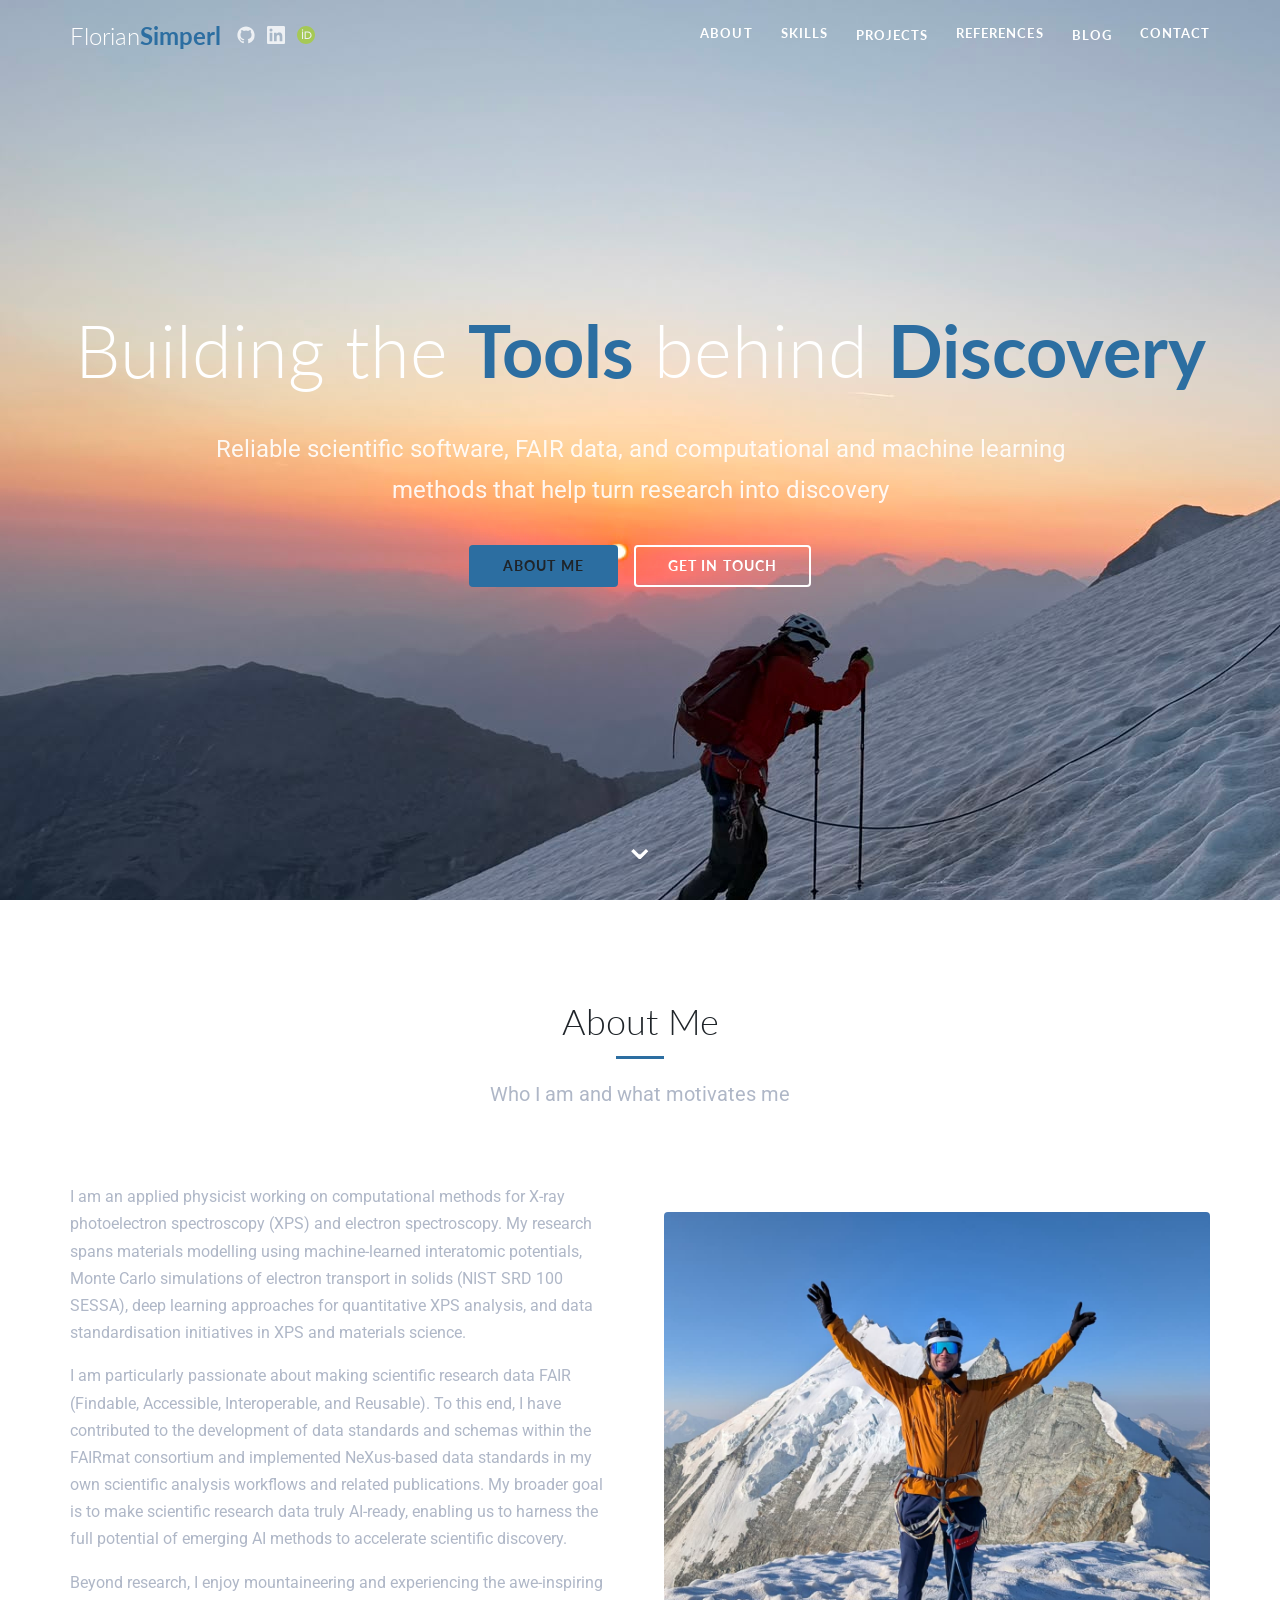
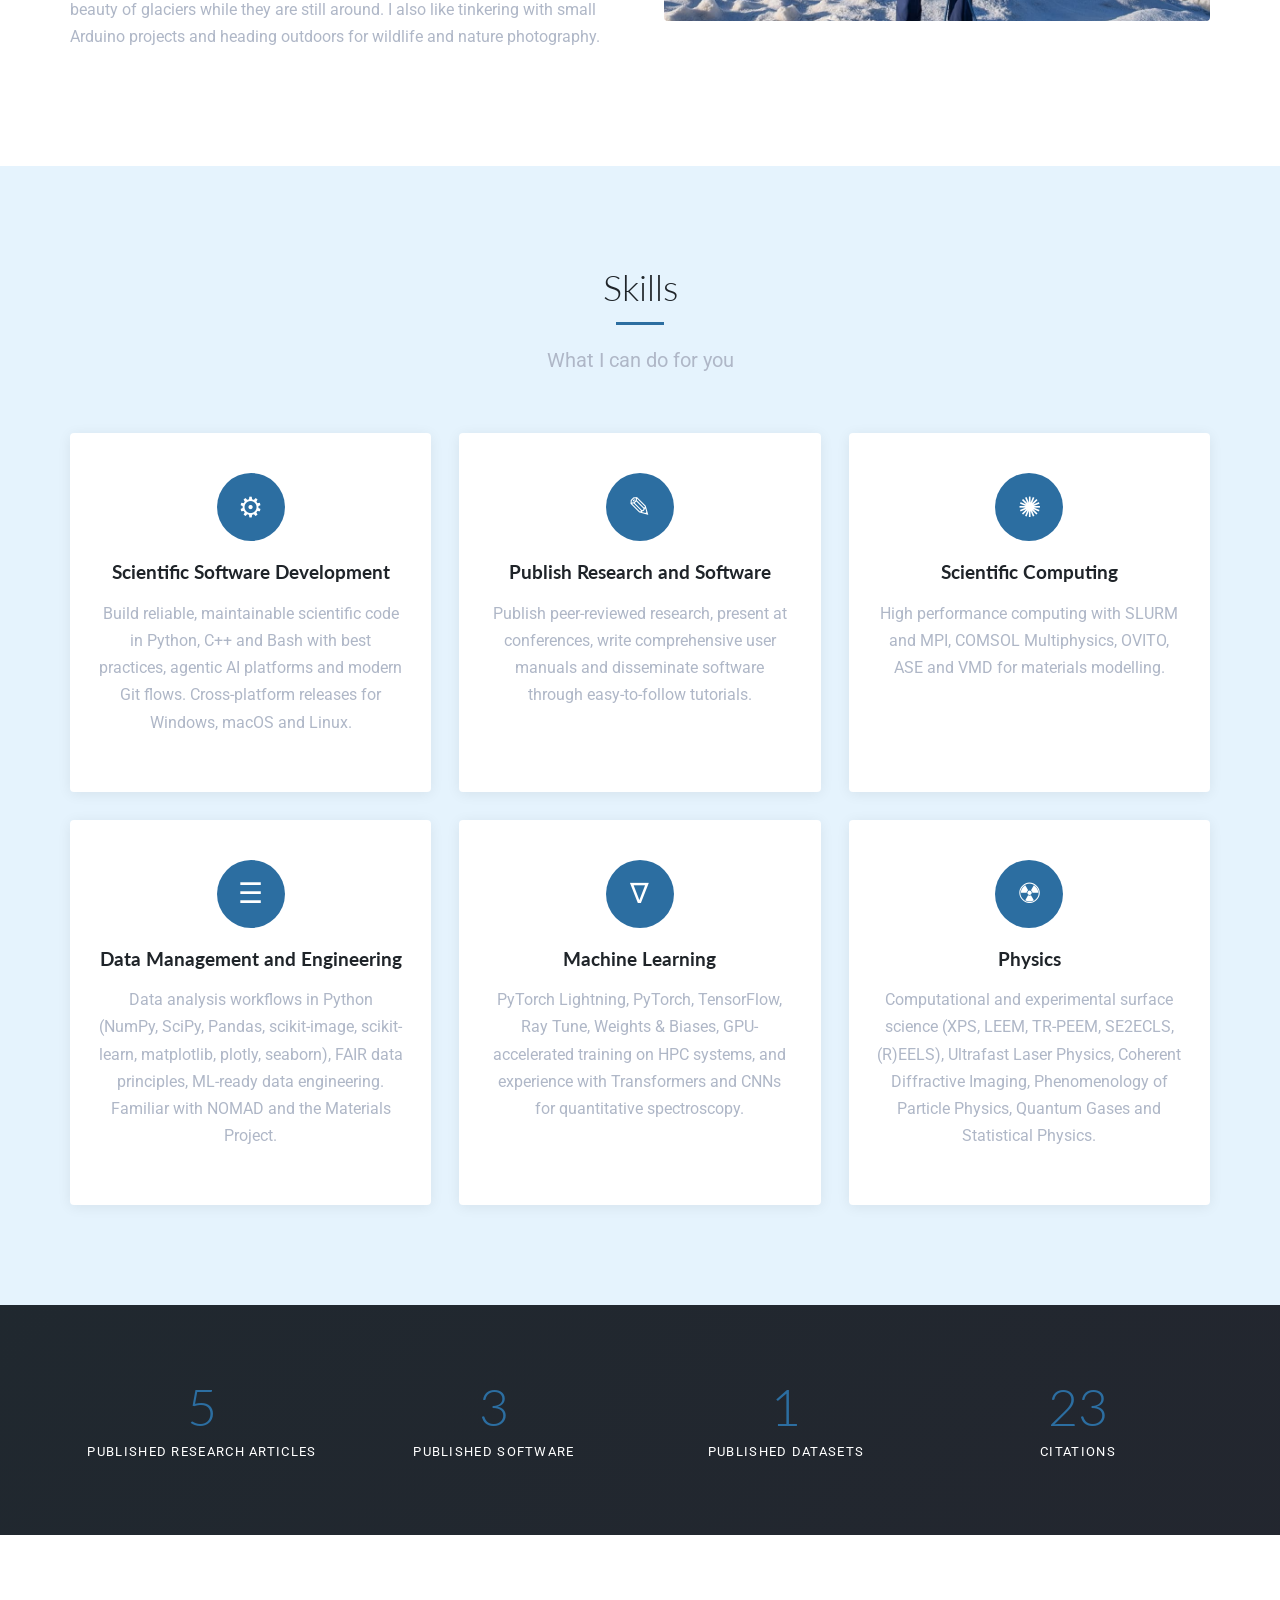
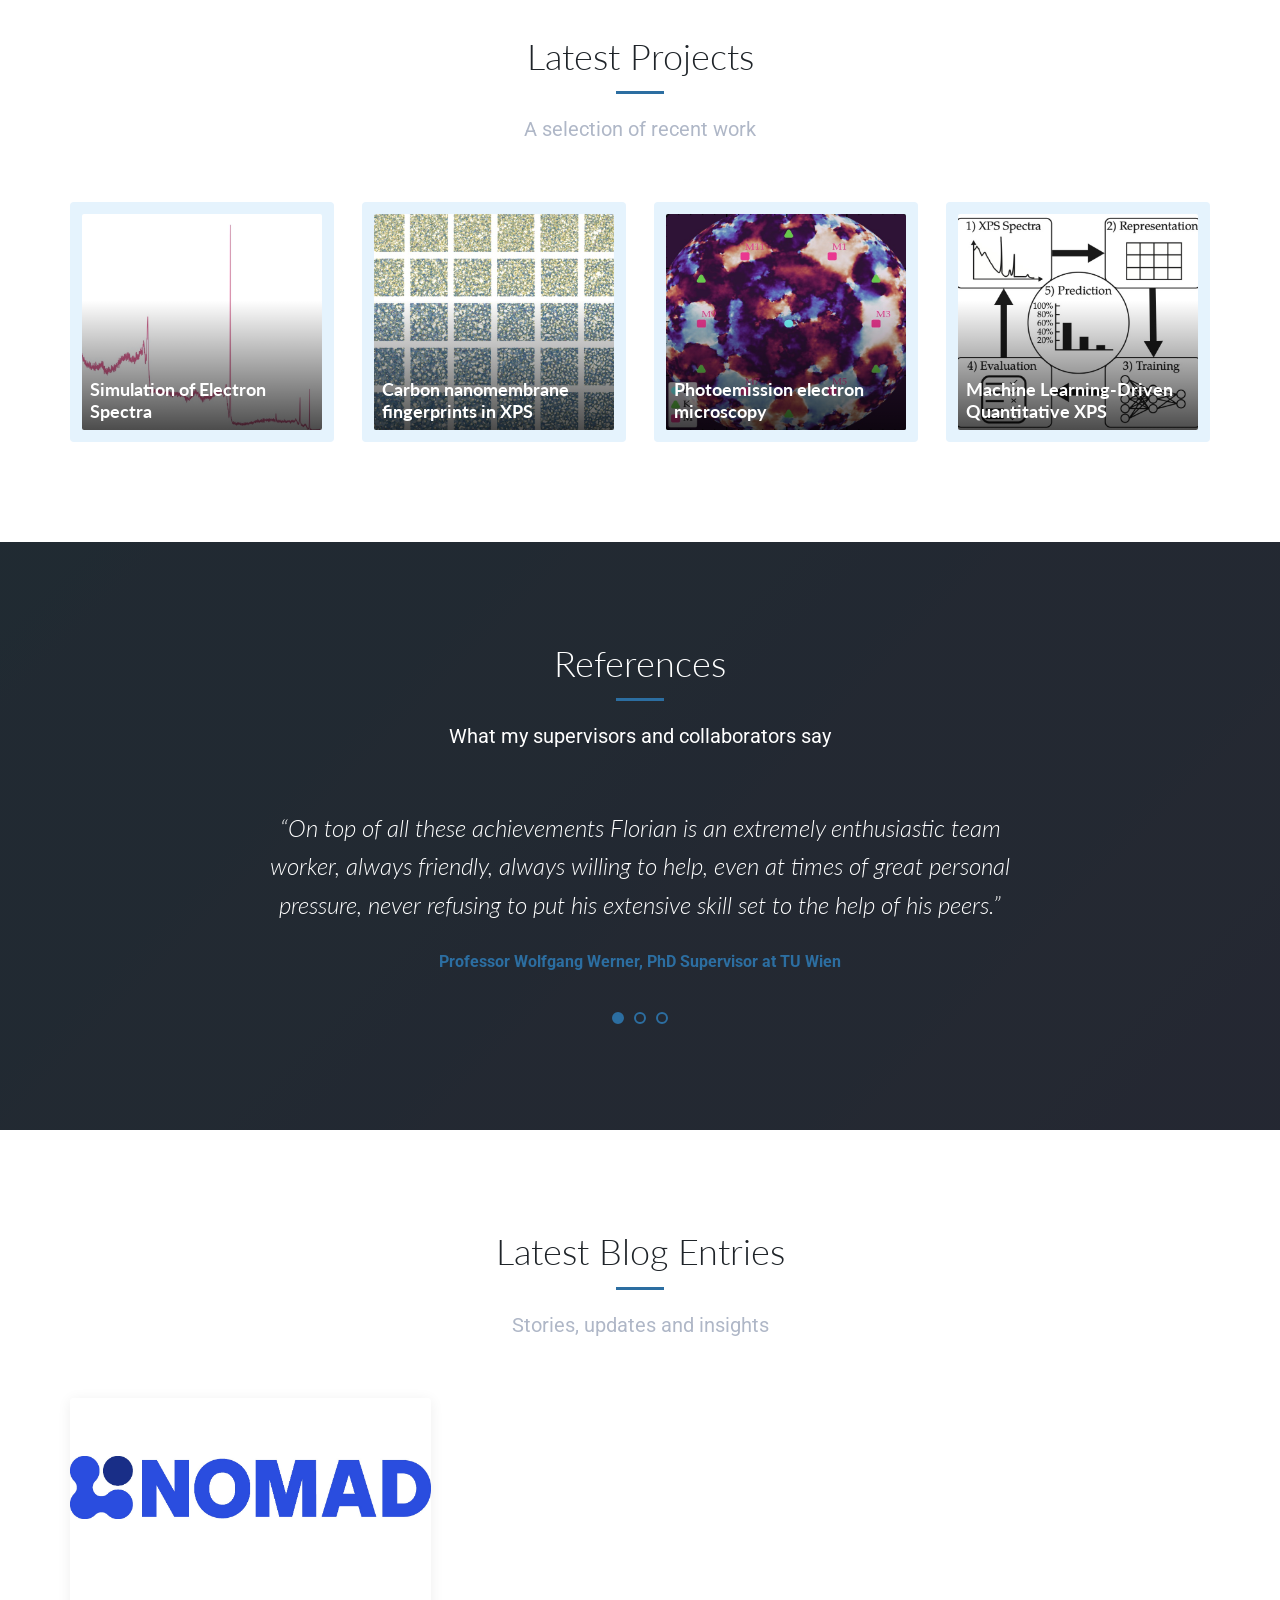
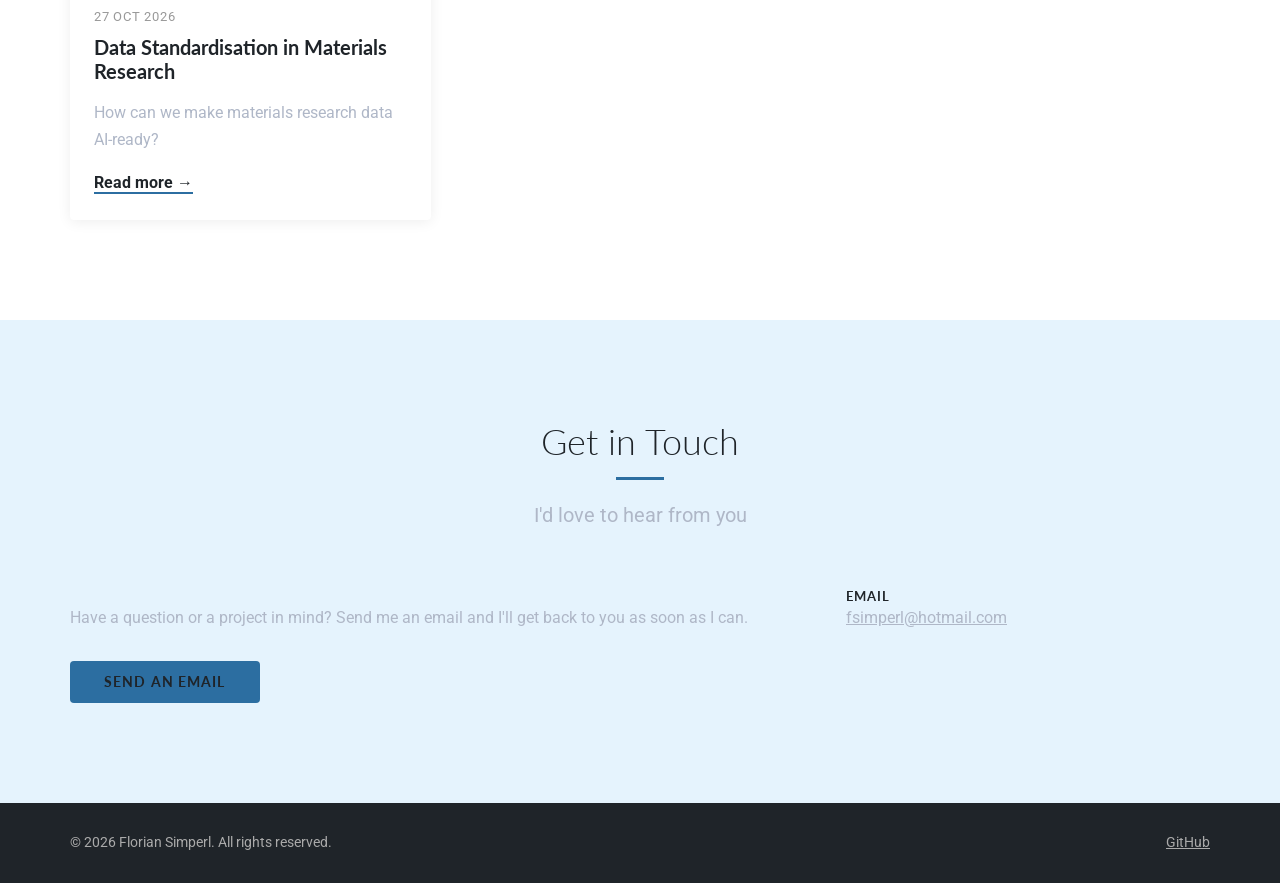
==== commit 29469527: "Update About Me section" ====
--- a/index.html
+++ b/index.html
@@ -57,9 +57,9 @@
       </div>
       <div class="about">
         <div class="about__text">
-          <p>I am an applied physicist working on computational methods for X-ray photoelectron (XP) and electron spectroscopy. My work includes materials modelling with machine-learned interatomic potentials, Monte Carlo simulations of electron transport in solids (NIST SRD 100 SESSA), deep learning models for quantitative XPS and data standardisation efforts for XPS and materials research in general. </p>
-          <p>I am especially passionate about making research data FAIR (findable, accessible, interoperable and reusable) to which end I have worked on data standardisation schemas with the FAIRmat consortium and implemented NeXus-based data standards in my own scientific analysis workflows and related publications. I want to make research data truly AI-ready, so we can use the full potential of novel AI models in science to enable new discoveries.</p>
-          <p>Besides my research work, I am passionate about mountaineering and being awestruck by the glaciers as long as they are still around. I also enjoy working on small Arduino projects and going out for wildlife and nature photography.</p>
+          <p>I am an applied physicist working on computational methods for X-ray photoelectron spectroscopy (XPS) and electron spectroscopy. My research spans materials modelling using machine-learned interatomic potentials, Monte Carlo simulations of electron transport in solids (NIST SRD 100 SESSA), deep learning approaches for quantitative XPS analysis, and data standardisation initiatives in XPS and materials science.</p>
+          <p>I am particularly passionate about making scientific research data FAIR (Findable, Accessible, Interoperable, and Reusable). To this end, I have contributed to the development of data standards and schemas within the FAIRmat consortium and implemented NeXus-based data standards in my own scientific analysis workflows and related publications. My broader goal is to make scientific research data truly AI-ready, enabling us to harness the full potential of emerging AI methods to accelerate scientific discovery.</p>
+          <p>Beyond research, I enjoy mountaineering and experiencing the awe-inspiring beauty of glaciers while they are still around. I also like tinkering with small Arduino projects and heading outdoors for wildlife and nature photography.</p>
           <!--<ul class="skills">
             <li><span>Design</span><div class="bar"><i data-value="90"></i></div></li>
             <li><span>Development</span><div class="bar"><i data-value="85"></i></div></li>
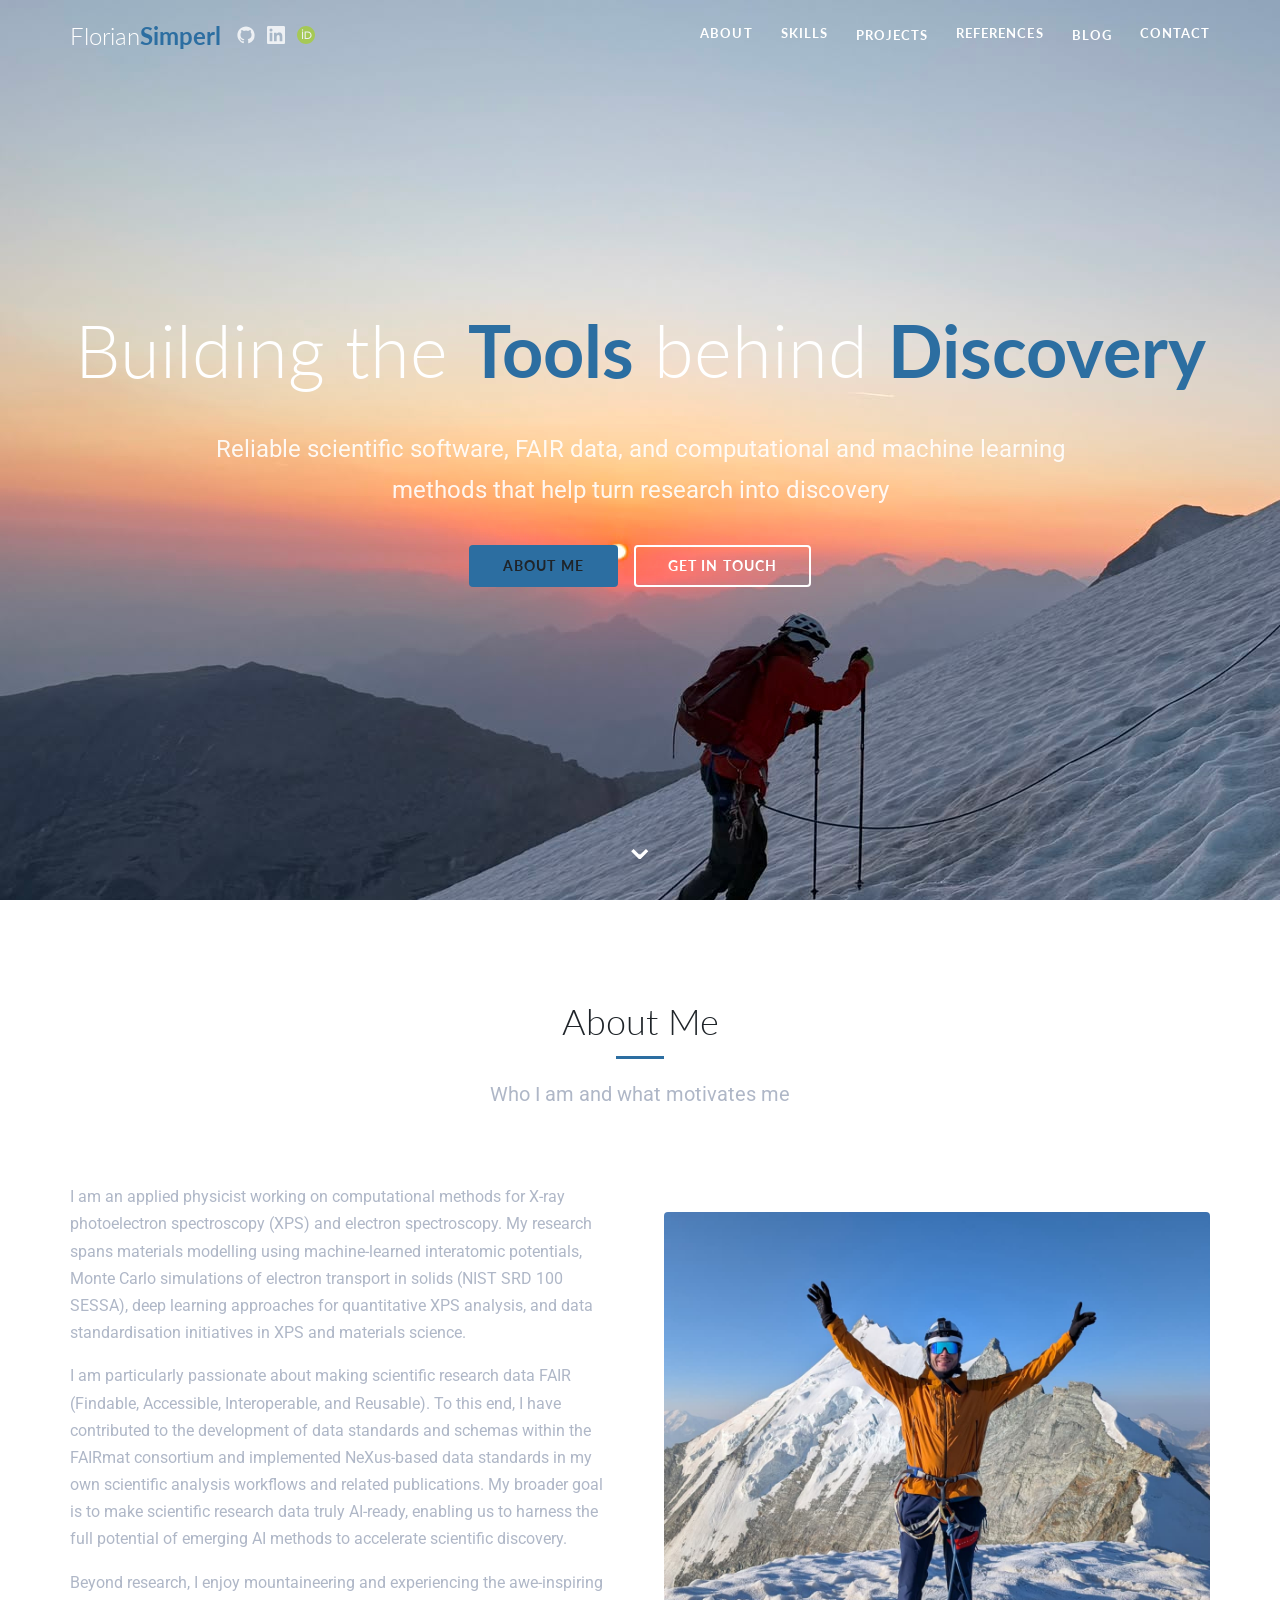
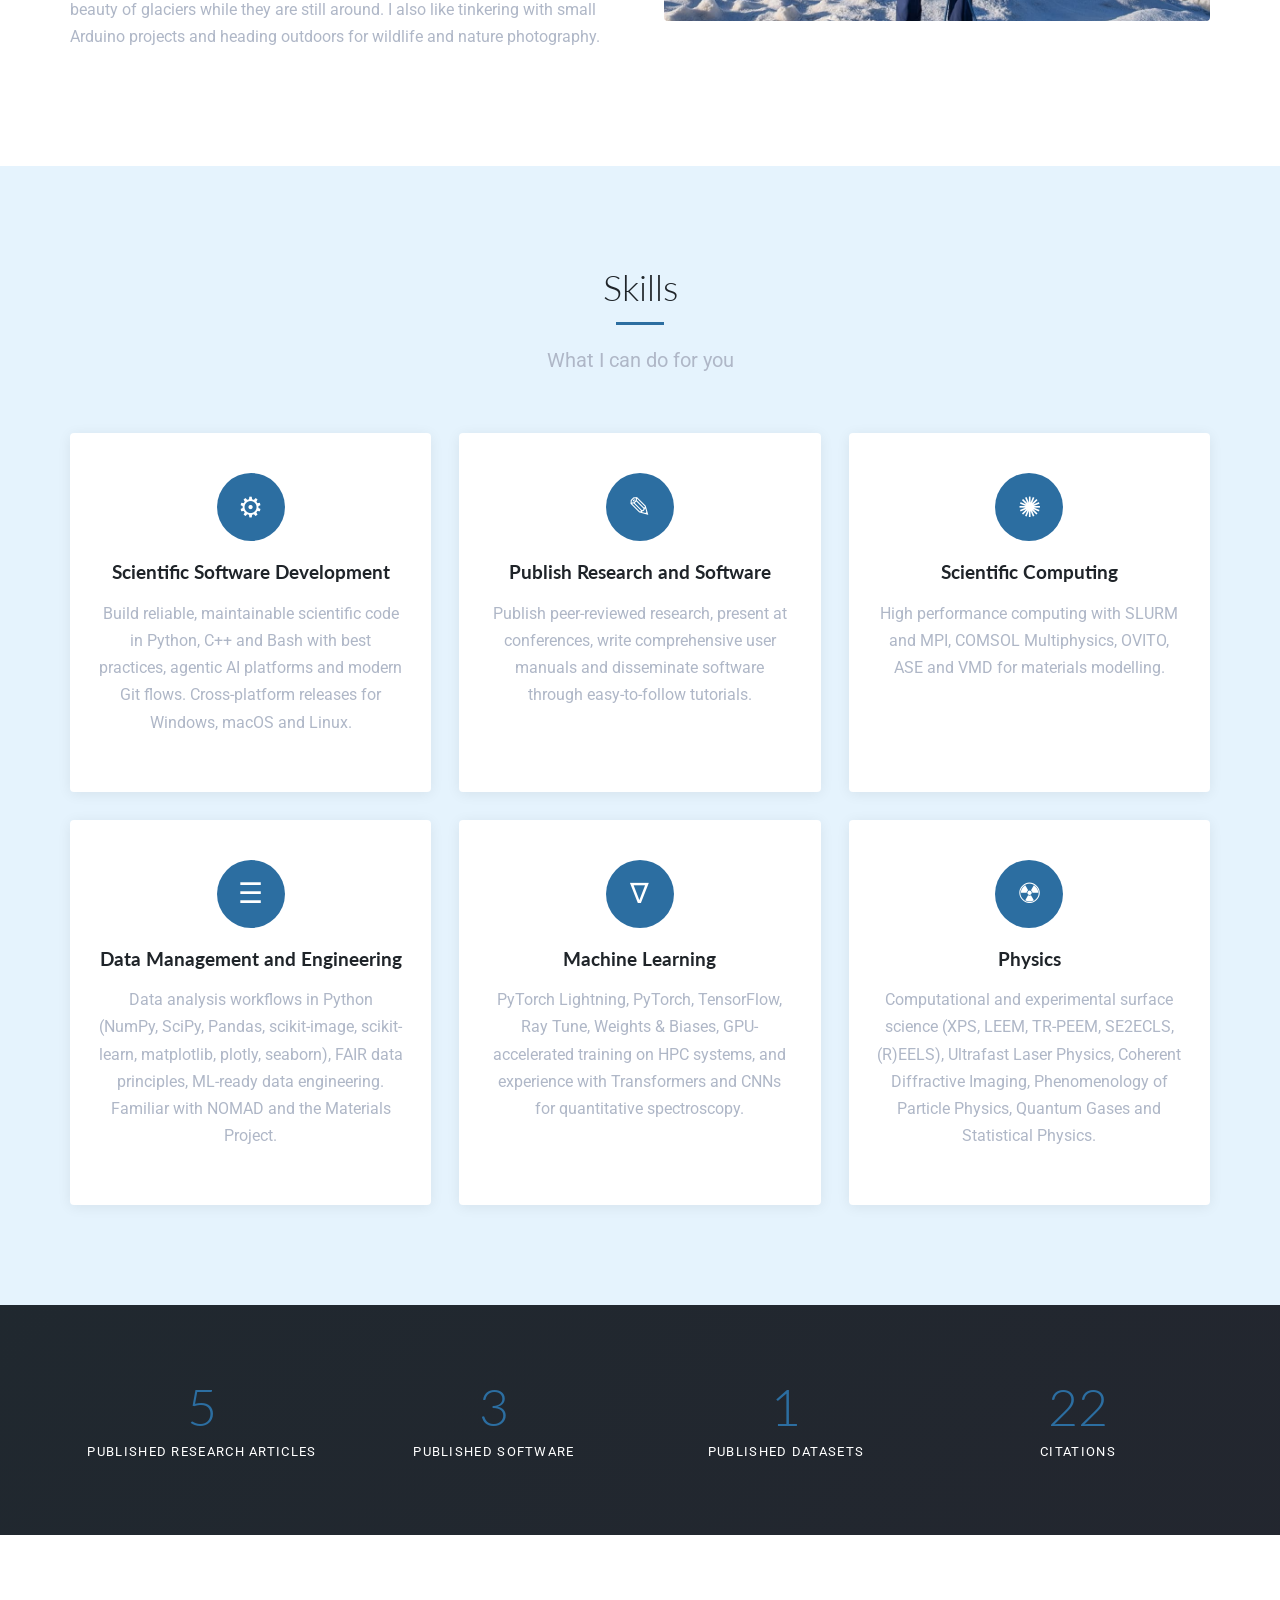
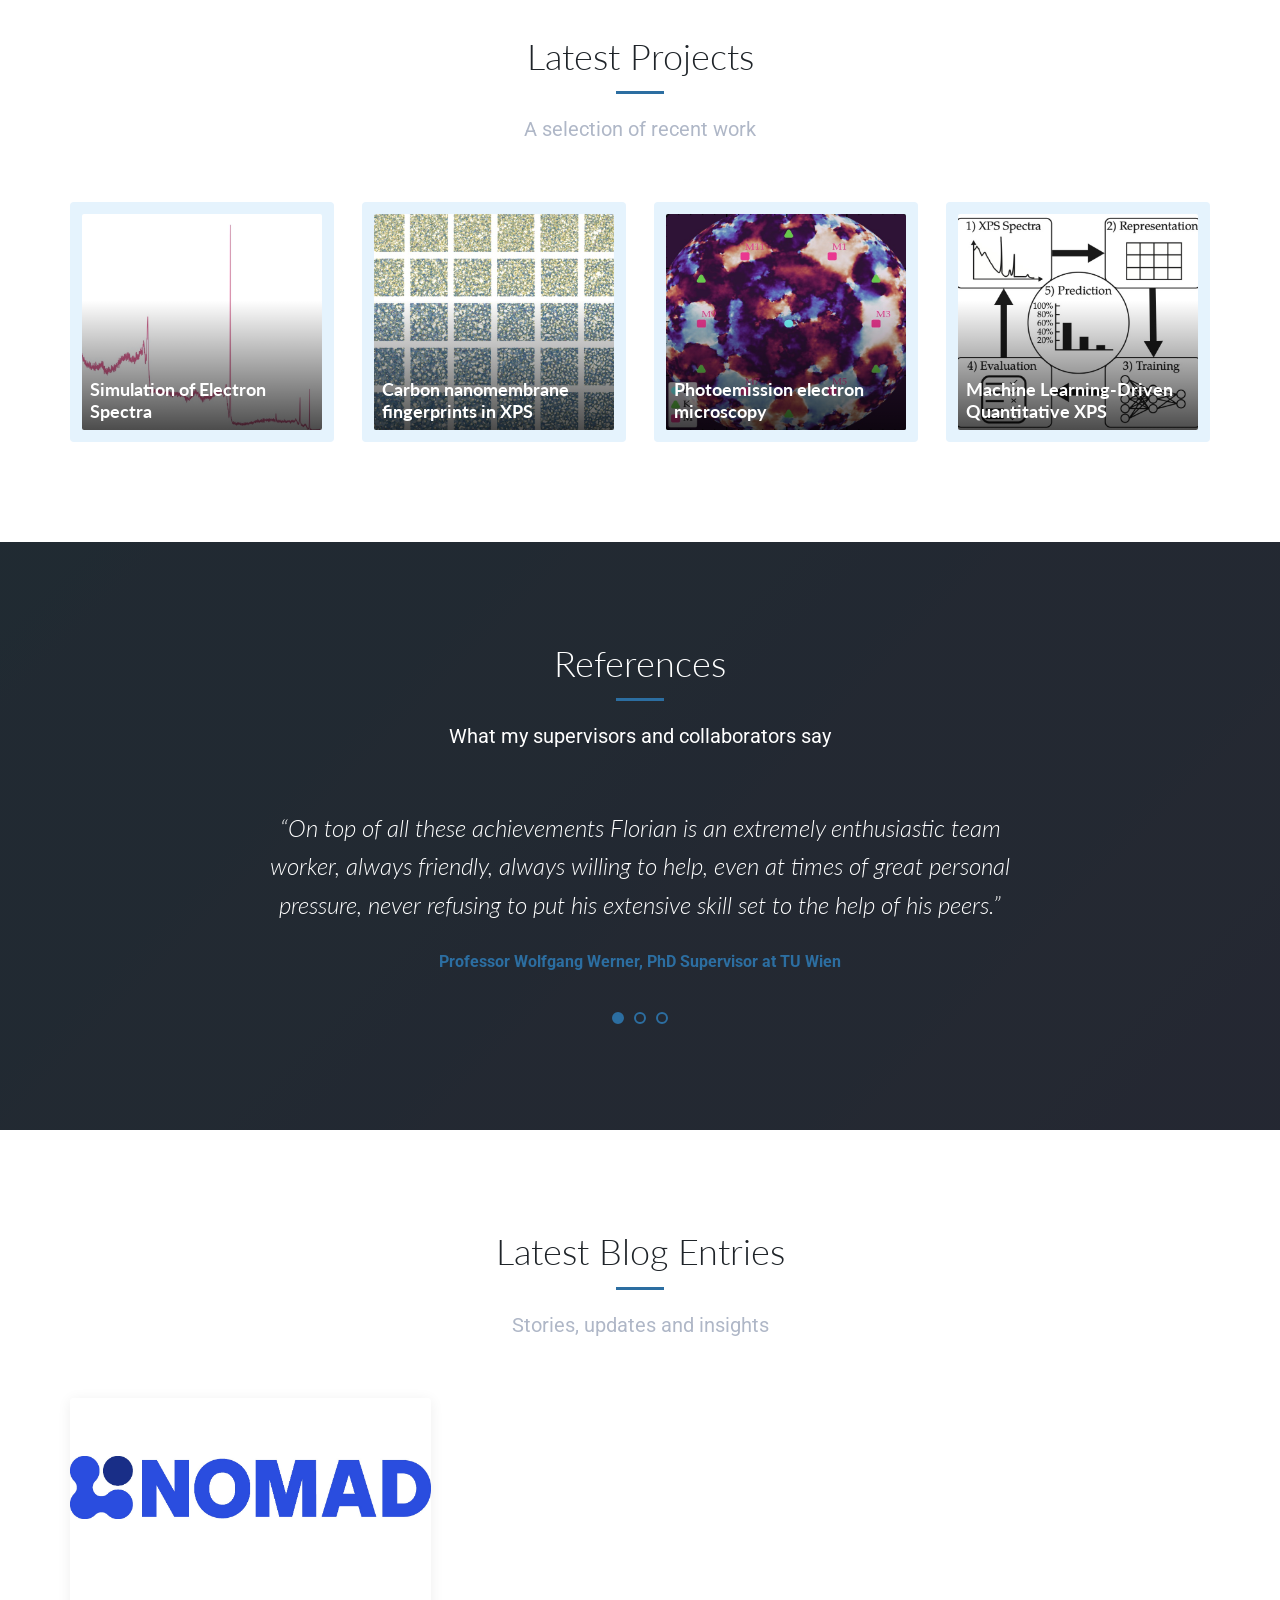
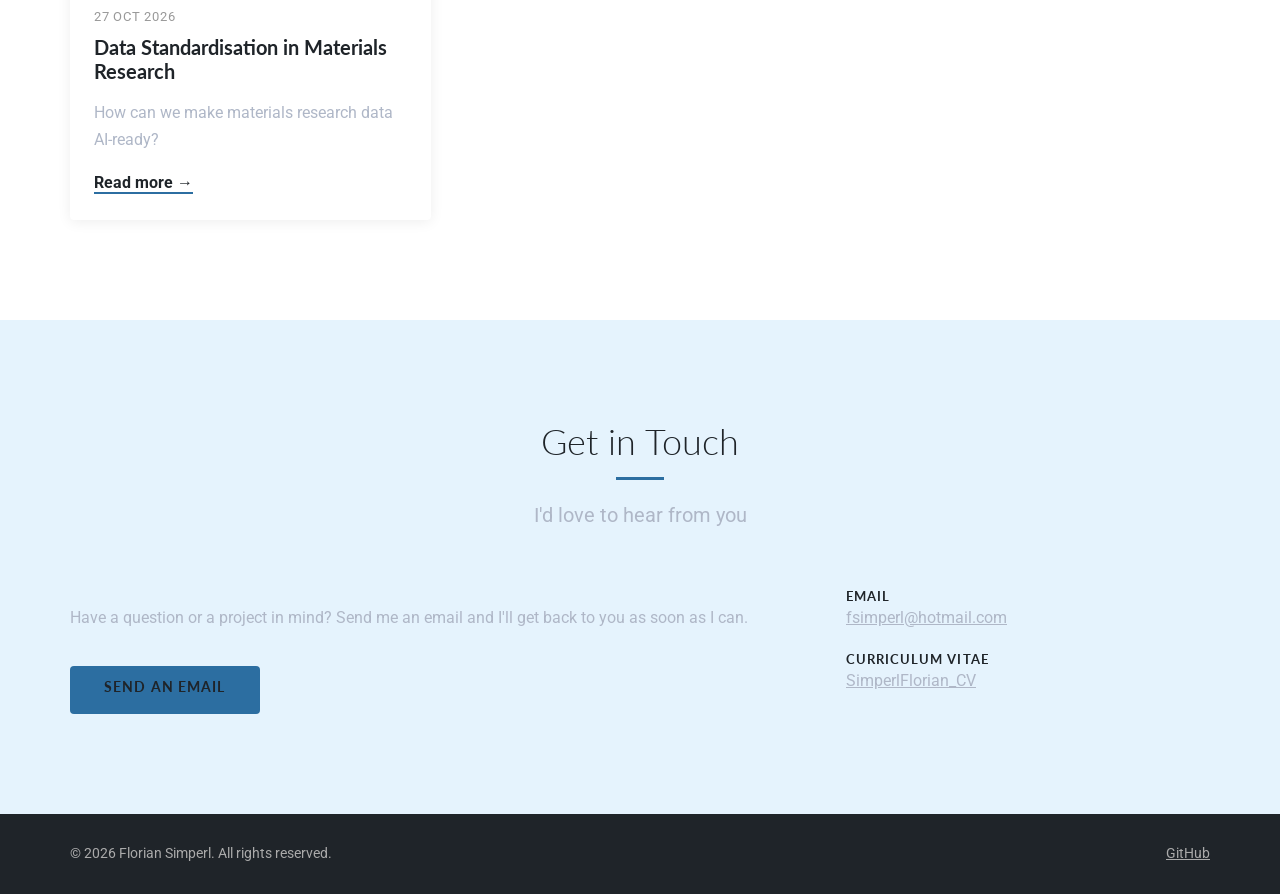
==== commit f5177afb: "Update CV" ====
--- a/index.html
+++ b/index.html
@@ -172,6 +172,7 @@
         </div>
         <ul class="contact__info">
           <li><strong>Email</strong><a href="mailto:fsimperl@hotmail.com">fsimperl@hotmail.com</a></li>
+          <li><strong>Curriculum Vitae</strong><a href="/assets/doc/SimperlFlorian_CV.pdf" target="_blank">SimperlFlorian_CV</a></li>
         </ul>
       </div>
     </div>
